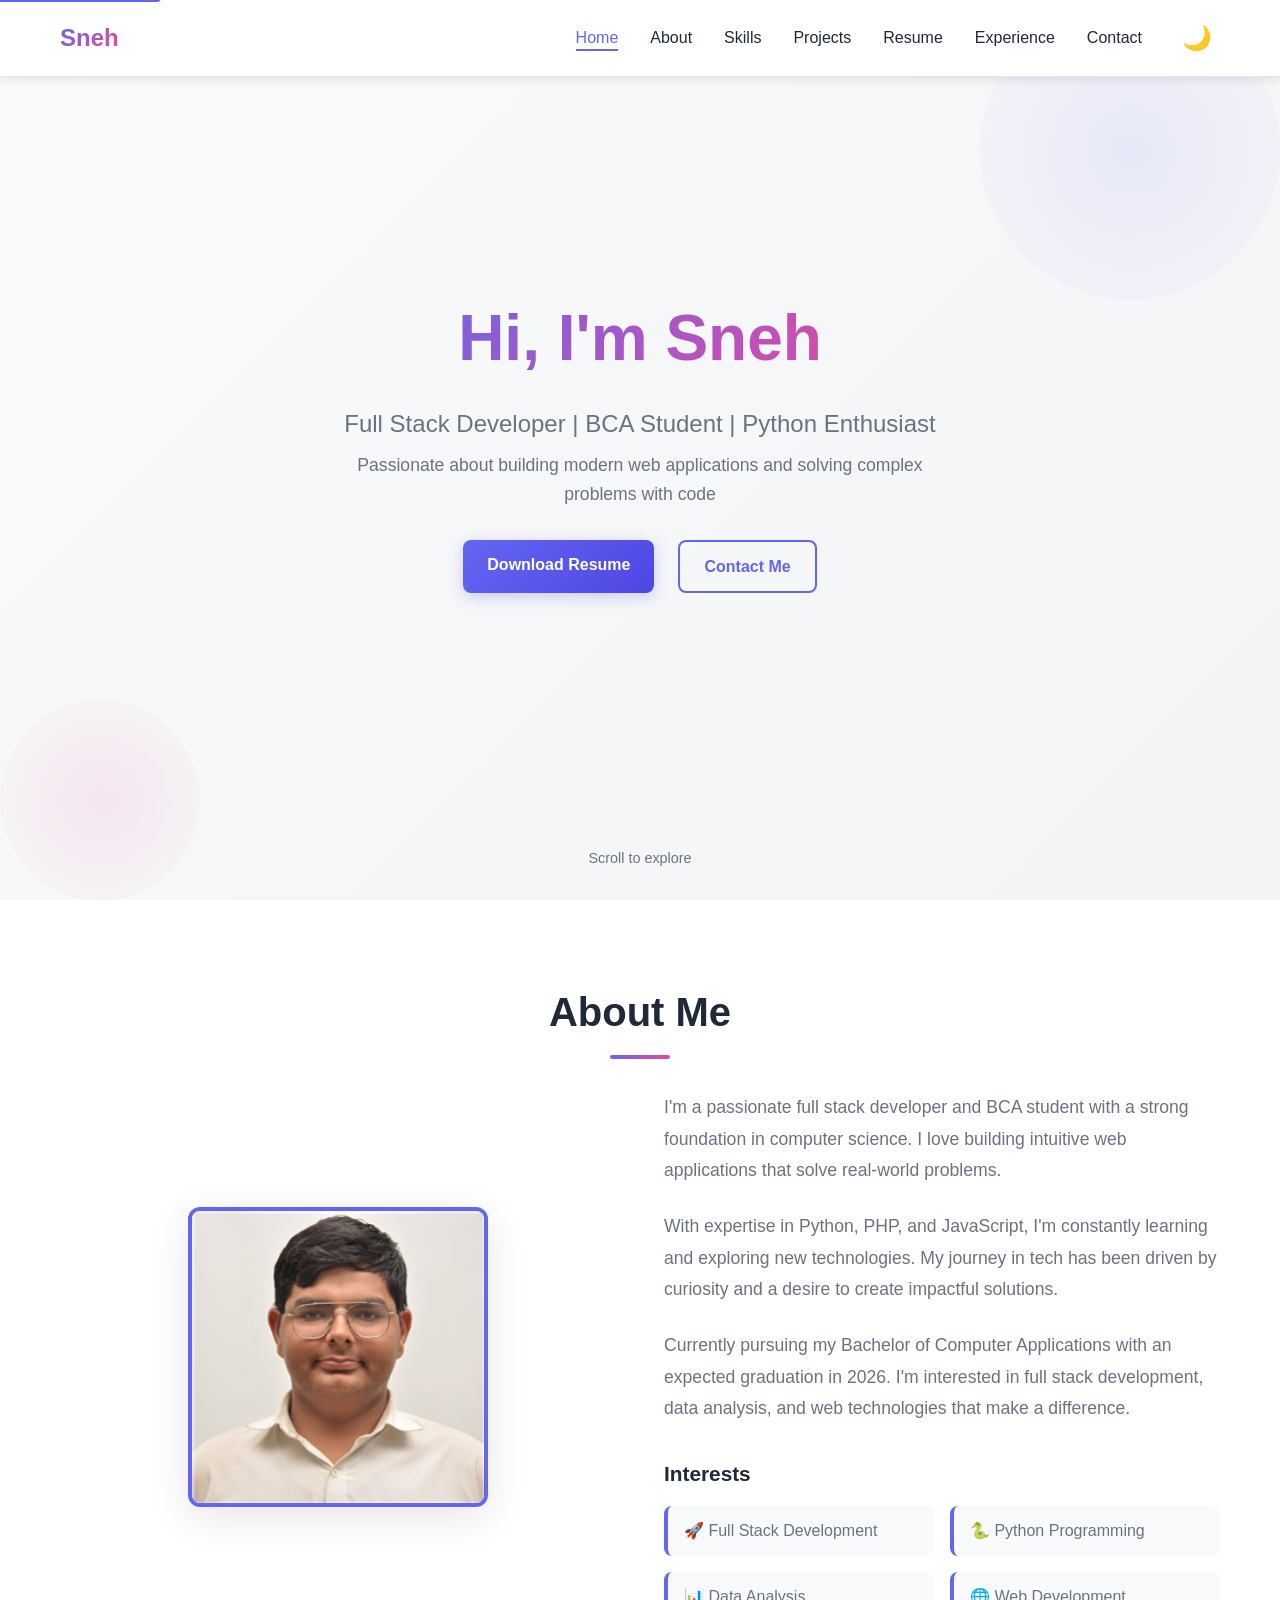
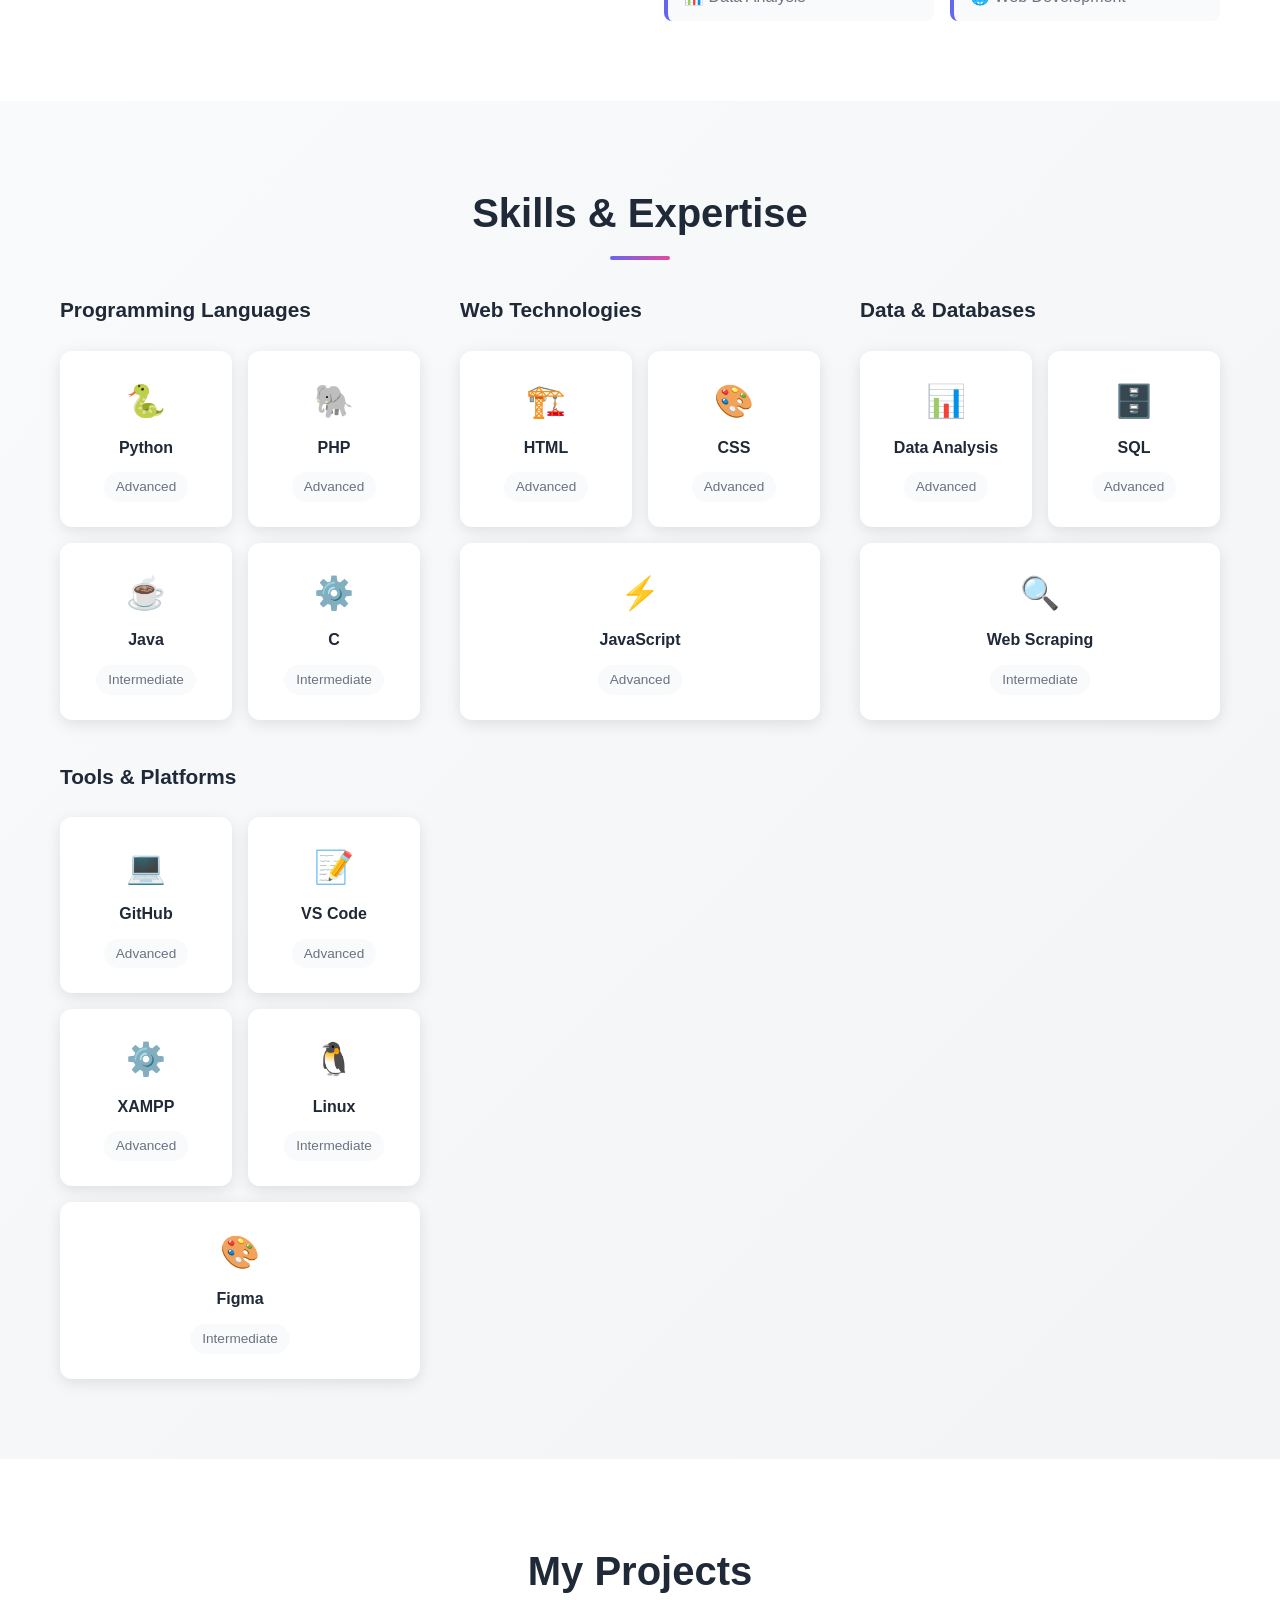
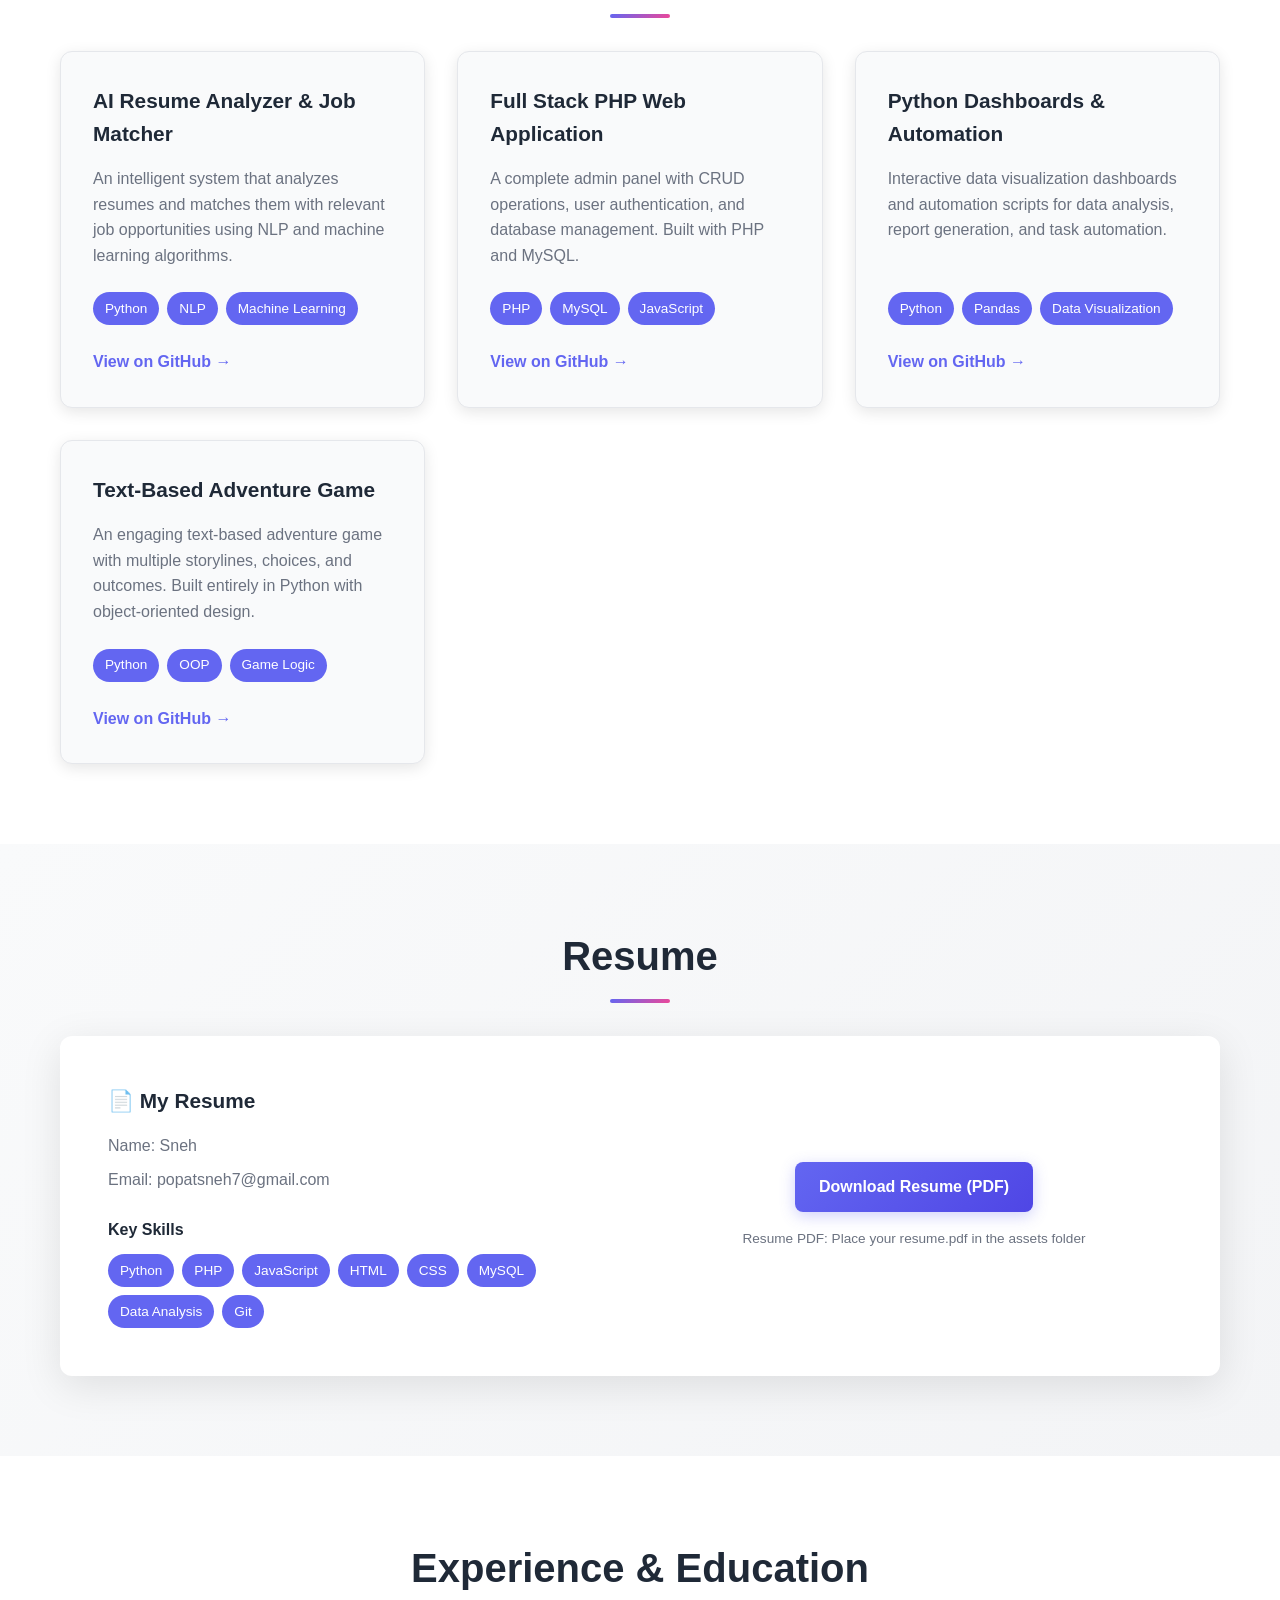
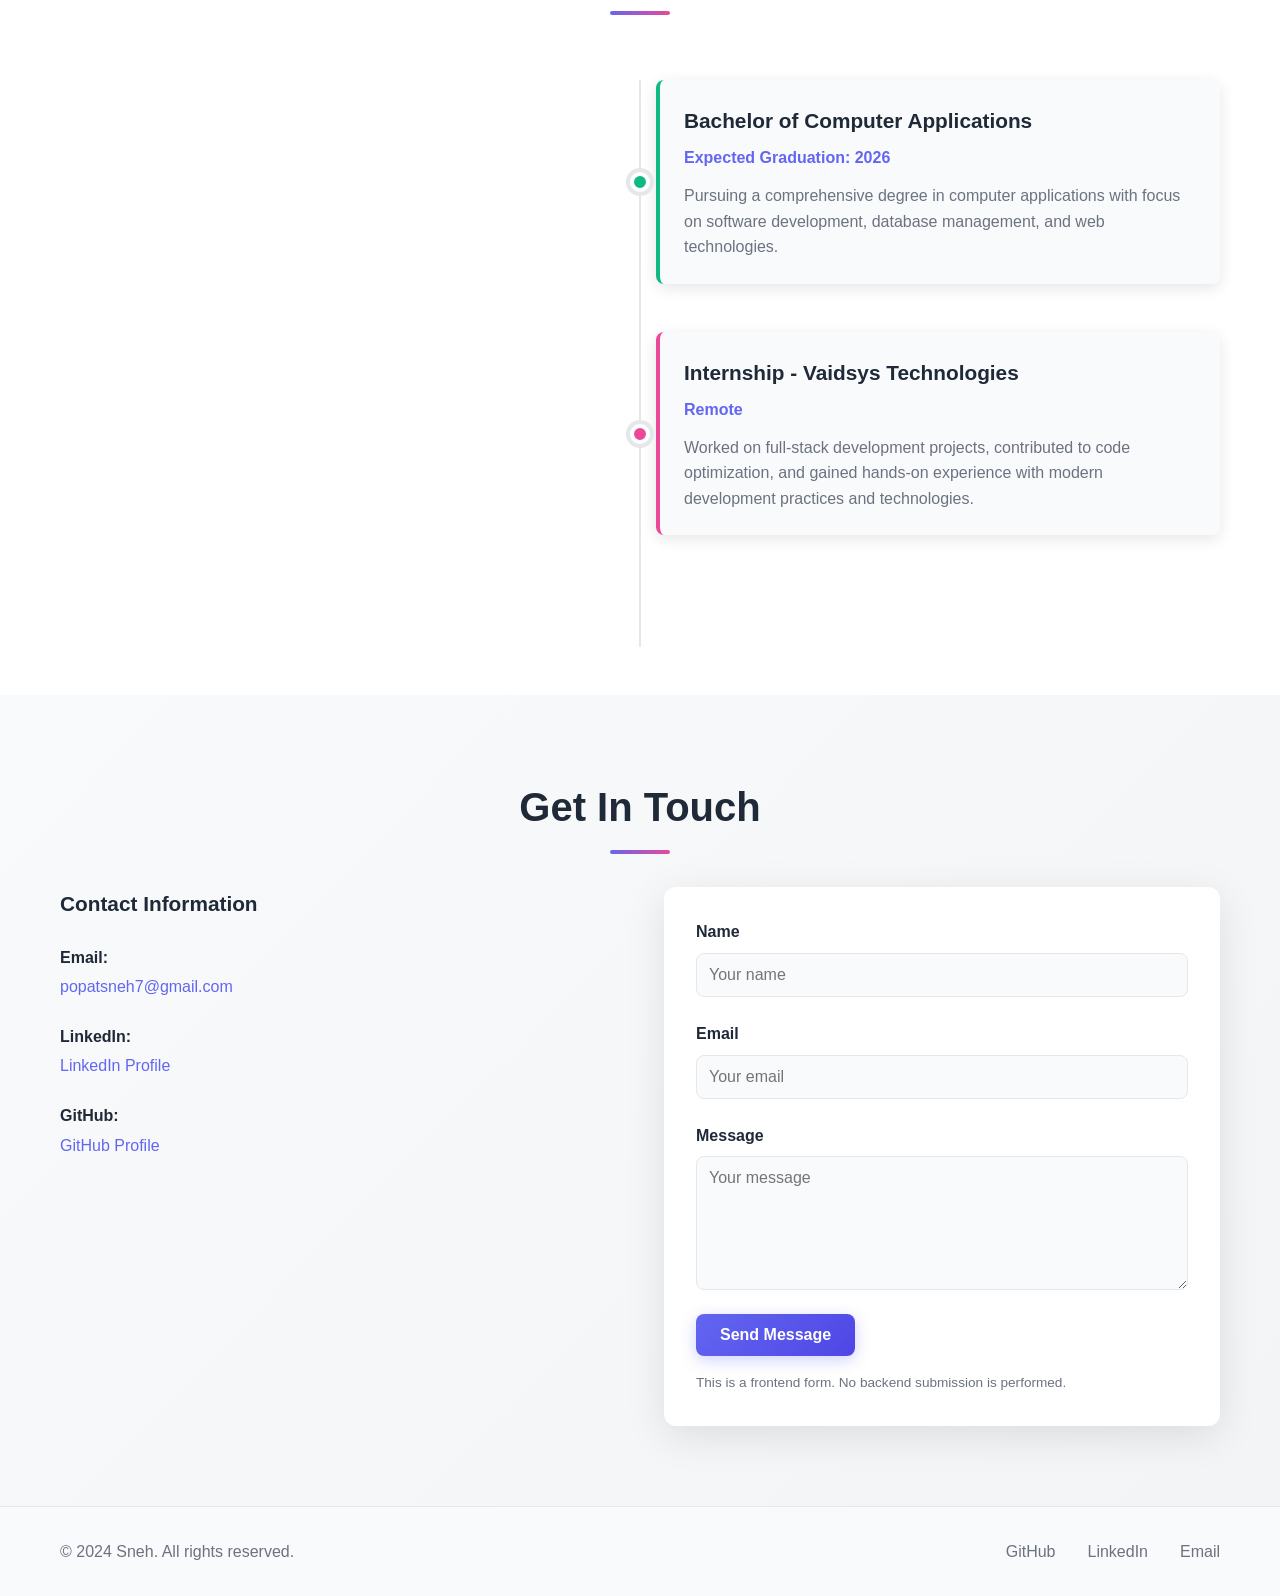
==== index.html @ b333a954 "Initial site commit" ====
<!DOCTYPE html>
<html lang="en">
<head>
    <meta charset="UTF-8">
    <meta name="viewport" content="width=device-width, initial-scale=1.0">
    <meta name="description" content="Full Stack Developer & BCA Student - Portfolio showcasing projects, skills, and experience">
    <meta name="keywords" content="portfolio, developer, full stack, BCA, Python, PHP, JavaScript">
    <meta name="author" content="Sneh">
    <title>Sneh | Full Stack Developer & BCA Student</title>
    <link rel="stylesheet" href="css/style.css">
</head>
<body>
    <!-- Navigation -->
    <nav class="navbar">
        <div class="container">
            <div class="nav-wrapper">
                <div class="logo">
                    <a href="#home" class="logo-text">Sneh</a>
                </div>
                <div class="nav-toggle" id="navToggle">
                    <span></span>
                    <span></span>
                    <span></span>
                </div>
                <ul class="nav-menu" id="navMenu">
                    <li><a href="#home" class="nav-link">Home</a></li>
                    <li><a href="#about" class="nav-link">About</a></li>
                    <li><a href="#skills" class="nav-link">Skills</a></li>
                    <li><a href="#projects" class="nav-link">Projects</a></li>
                    <li><a href="#resume" class="nav-link">Resume</a></li>
                    <li><a href="#experience" class="nav-link">Experience</a></li>
                    <li><a href="#contact" class="nav-link">Contact</a></li>
                    <li>
                        <button class="theme-toggle" id="themeToggle" aria-label="Toggle dark mode">
                            <span class="theme-icon">🌙</span>
                        </button>
                    </li>
                </ul>
            </div>
        </div>
    </nav>

    <!-- Home Section -->
    <section id="home" class="hero">
        <div class="container">
            <div class="hero-content">
                <h1 class="hero-title">Hi, I'm Sneh</h1>
                <p class="hero-tagline">Full Stack Developer | BCA Student | Python Enthusiast</p>
                <p class="hero-description">Passionate about building modern web applications and solving complex problems with code</p>
                <div class="hero-buttons">
                    <a href="#resume" class="btn btn-primary">Download Resume</a>
                    <a href="#contact" class="btn btn-secondary">Contact Me</a>
                </div>
                <div class="scroll-indicator">
                    <span>Scroll to explore</span>
                </div>
            </div>
        </div>
    </section>

    <!-- About Section -->
    <section id="about" class="about">
        <div class="container">
            <h2 class="section-title">About Me</h2>
            <div class="about-content">
                <div class="about-image">
                    <img src="assets/profile.jpeg" alt="Profile photo" class="profile-img">
                </div>
                <div class="about-text">
                    <p>
                        I'm a passionate full stack developer and BCA student with a strong foundation in computer science. 
                        I love building intuitive web applications that solve real-world problems.
                    </p>
                    <p>
                        With expertise in Python, PHP, and JavaScript, I'm constantly learning and exploring new technologies. 
                        My journey in tech has been driven by curiosity and a desire to create impactful solutions.
                    </p>
                    <p>
                        Currently pursuing my Bachelor of Computer Applications with an expected graduation in 2026. 
                        I'm interested in full stack development, data analysis, and web technologies that make a difference.
                    </p>
                    <div class="interests">
                        <h3>Interests</h3>
                        <ul class="interests-list">
                            <li>🚀 Full Stack Development</li>
                            <li>🐍 Python Programming</li>
                            <li>📊 Data Analysis</li>
                            <li>🌐 Web Development</li>
                        </ul>
                    </div>
                </div>
            </div>
        </div>
    </section>

    <!-- Skills Section -->
    <section id="skills" class="skills">
        <div class="container">
            <h2 class="section-title">Skills & Expertise</h2>
            <div class="skills-grid">
                <!-- Programming Languages -->
                <div class="skill-category">
                    <h3>Programming Languages</h3>
                    <div class="skill-cards">
                        <div class="skill-card">
                            <div class="skill-icon">🐍</div>
                            <div class="skill-name">Python</div>
                            <div class="skill-level">Advanced</div>
                        </div>
                        <div class="skill-card">
                            <div class="skill-icon">🐘</div>
                            <div class="skill-name">PHP</div>
                            <div class="skill-level">Advanced</div>
                        </div>
                        <div class="skill-card">
                            <div class="skill-icon">☕</div>
                            <div class="skill-name">Java</div>
                            <div class="skill-level">Intermediate</div>
                        </div>
                        <div class="skill-card">
                            <div class="skill-icon">⚙️</div>
                            <div class="skill-name">C</div>
                            <div class="skill-level">Intermediate</div>
                        </div>
                    </div>
                </div>

                <!-- Web Technologies -->
                <div class="skill-category">
                    <h3>Web Technologies</h3>
                    <div class="skill-cards">
                        <div class="skill-card">
                            <div class="skill-icon">🏗️</div>
                            <div class="skill-name">HTML</div>
                            <div class="skill-level">Advanced</div>
                        </div>
                        <div class="skill-card">
                            <div class="skill-icon">🎨</div>
                            <div class="skill-name">CSS</div>
                            <div class="skill-level">Advanced</div>
                        </div>
                        <div class="skill-card">
                            <div class="skill-icon">⚡</div>
                            <div class="skill-name">JavaScript</div>
                            <div class="skill-level">Advanced</div>
                        </div>
                    </div>
                </div>

                <!-- Data Skills -->
                <div class="skill-category">
                    <h3>Data & Databases</h3>
                    <div class="skill-cards">
                        <div class="skill-card">
                            <div class="skill-icon">📊</div>
                            <div class="skill-name">Data Analysis</div>
                            <div class="skill-level">Advanced</div>
                        </div>
                        <div class="skill-card">
                            <div class="skill-icon">🗄️</div>
                            <div class="skill-name">SQL</div>
                            <div class="skill-level">Advanced</div>
                        </div>
                        <div class="skill-card">
                            <div class="skill-icon">🔍</div>
                            <div class="skill-name">Web Scraping</div>
                            <div class="skill-level">Intermediate</div>
                        </div>
                    </div>
                </div>

                <!-- Tools & Platforms -->
                <div class="skill-category">
                    <h3>Tools & Platforms</h3>
                    <div class="skill-cards">
                        <div class="skill-card">
                            <div class="skill-icon">💻</div>
                            <div class="skill-name">GitHub</div>
                            <div class="skill-level">Advanced</div>
                        </div>
                        <div class="skill-card">
                            <div class="skill-icon">📝</div>
                            <div class="skill-name">VS Code</div>
                            <div class="skill-level">Advanced</div>
                        </div>
                        <div class="skill-card">
                            <div class="skill-icon">⚙️</div>
                            <div class="skill-name">XAMPP</div>
                            <div class="skill-level">Advanced</div>
                        </div>
                        <div class="skill-card">
                            <div class="skill-icon">🐧</div>
                            <div class="skill-name">Linux</div>
                            <div class="skill-level">Intermediate</div>
                        </div>
                        <div class="skill-card">
                            <div class="skill-icon">🎨</div>
                            <div class="skill-name">Figma</div>
                            <div class="skill-level">Intermediate</div>
                        </div>
                    </div>
                </div>
            </div>
        </div>
    </section>

    <!-- Projects Section -->
    <section id="projects" class="projects">
        <div class="container">
            <h2 class="section-title">My Projects</h2>
            <div class="projects-grid">
                <!-- Project 1 -->
                <div class="project-card">
                    <div class="project-header">
                        <h3>AI Resume Analyzer & Job Matcher</h3>
                    </div>
                    <p class="project-description">
                        An intelligent system that analyzes resumes and matches them with relevant job opportunities using NLP and machine learning algorithms.
                    </p>
                    <div class="tech-stack">
                        <span class="tech-tag">Python</span>
                        <span class="tech-tag">NLP</span>
                        <span class="tech-tag">Machine Learning</span>
                    </div>
                    <a href="https://github.com/sneh-0101" class="project-link" target="_blank">View on GitHub →</a>
                </div>

                <!-- Project 2 -->
                <div class="project-card">
                    <div class="project-header">
                        <h3>Full Stack PHP Web Application</h3>
                    </div>
                    <p class="project-description">
                        A complete admin panel with CRUD operations, user authentication, and database management. Built with PHP and MySQL.
                    </p>
                    <div class="tech-stack">
                        <span class="tech-tag">PHP</span>
                        <span class="tech-tag">MySQL</span>
                        <span class="tech-tag">JavaScript</span>
                    </div>
                    <a href="https://github.com/sneh-0101" class="project-link" target="_blank">View on GitHub →</a>
                </div>

                <!-- Project 3 -->
                <div class="project-card">
                    <div class="project-header">
                        <h3>Python Dashboards & Automation</h3>
                    </div>
                    <p class="project-description">
                        Interactive data visualization dashboards and automation scripts for data analysis, report generation, and task automation.
                    </p>
                    <div class="tech-stack">
                        <span class="tech-tag">Python</span>
                        <span class="tech-tag">Pandas</span>
                        <span class="tech-tag">Data Visualization</span>
                    </div>
                    <a href="https://github.com/sneh-0101" class="project-link" target="_blank">View on GitHub →</a>
                </div>

                <!-- Project 4 -->
                <div class="project-card">
                    <div class="project-header">
                        <h3>Text-Based Adventure Game</h3>
                    </div>
                    <p class="project-description">
                        An engaging text-based adventure game with multiple storylines, choices, and outcomes. Built entirely in Python with object-oriented design.
                    </p>
                    <div class="tech-stack">
                        <span class="tech-tag">Python</span>
                        <span class="tech-tag">OOP</span>
                        <span class="tech-tag">Game Logic</span>
                    </div>
                    <a href="https://github.com/sneh-0101" class="project-link" target="_blank">View on GitHub →</a>
                </div>
            </div>
        </div>
    </section>

    <!-- Resume Section -->
    <section id="resume" class="resume">
        <div class="container">
            <h2 class="section-title">Resume</h2>
            <div class="resume-content">
                <div class="resume-info">
                    <div class="resume-detail">
                        <h3>📄 My Resume</h3>
                        <p id="resumeName">Loading...</p>
                        <p id="resumeEmail">Loading...</p>
                        <div class="skills-preview">
                            <h4>Key Skills</h4>
                            <div id="resumeSkills">Loading...</div>
                        </div>
                    </div>
                    <div class="resume-action">
                        <a href="assets/resume.pdf" class="btn btn-primary" download>Download Resume (PDF)</a>
                        <p class="resume-note">Resume PDF: Place your resume.pdf in the assets folder</p>
                    </div>
                </div>
            </div>
        </div>
    </section>

    <!-- Experience & Education Section -->
    <section id="experience" class="experience">
        <div class="container">
            <h2 class="section-title">Experience & Education</h2>
            <div class="timeline">
                <!-- Education -->
                <div class="timeline-item education">
                    <div class="timeline-marker"></div>
                    <div class="timeline-content">
                        <h3>Bachelor of Computer Applications</h3>
                        <p class="timeline-date">Expected Graduation: 2026</p>
                        <p class="timeline-description">
                            Pursuing a comprehensive degree in computer applications with focus on software development, 
                            database management, and web technologies.
                        </p>
                    </div>
                </div>

                <!-- Internship -->
                <div class="timeline-item internship">
                    <div class="timeline-marker"></div>
                    <div class="timeline-content">
                        <h3>Internship - Vaidsys Technologies</h3>
                        <p class="timeline-date">Remote</p>
                        <p class="timeline-description">
                            Worked on full-stack development projects, contributed to code optimization, and gained 
                            hands-on experience with modern development practices and technologies.
                        </p>
                    </div>
                </div>
            </div>
        </div>
    </section>

    <!-- Contact Section -->
    <section id="contact" class="contact">
        <div class="container">
            <h2 class="section-title">Get In Touch</h2>
            <div class="contact-content">
                <div class="contact-info">
                    <h3>Contact Information</h3>
                    <div class="contact-details">
                        <div class="contact-item">
                            <span class="contact-label">Email:</span>
                            <a href="mailto:popatsneh7@gmail.com">popatsneh7@gmail.com</a>
                        </div>
                        <div class="contact-item">
                            <span class="contact-label">LinkedIn:</span>
                            <a href="https://www.linkedin.com/in/sneh-popat-6183ba267/" target="_blank">LinkedIn Profile</a>
                        </div>
                        <div class="contact-item">
                            <span class="contact-label">GitHub:</span>
                            <a href="https://github.com/sneh-0101" target="_blank">GitHub Profile</a>
                        </div>
                    </div>
                </div>

                <form class="contact-form" id="contactForm">
                    <div class="form-group">
                        <label for="name">Name</label>
                        <input type="text" id="name" name="name" required placeholder="Your name">
                        <span class="error-message" id="nameError"></span>
                    </div>

                    <div class="form-group">
                        <label for="email">Email</label>
                        <input type="email" id="email" name="email" required placeholder="Your email">
                        <span class="error-message" id="emailError"></span>
                    </div>

                    <div class="form-group">
                        <label for="message">Message</label>
                        <textarea id="message" name="message" rows="6" required placeholder="Your message"></textarea>
                        <span class="error-message" id="messageError"></span>
                    </div>

                    <button type="submit" class="btn btn-primary">Send Message</button>
                    <p class="form-note">This is a frontend form. No backend submission is performed.</p>
                </form>
            </div>
        </div>
    </section>

    <!-- Footer -->
    <footer class="footer">
        <div class="container">
            <div class="footer-content">
                <div class="footer-text">
                    <p>&copy; 2024 Sneh. All rights reserved.</p>
                </div>
                <div class="footer-links">
                    <a href="https://github.com/sneh-0101" target="_blank" aria-label="GitHub" class="footer-link">
                        <span>GitHub</span>
                    </a>
                    <a href="https://www.linkedin.com/in/sneh-popat-6183ba267/" target="_blank" aria-label="LinkedIn" class="footer-link">
                        <span>LinkedIn</span>
                    </a>
                    <a href="mailto:popatsneh7@gmail.com" aria-label="Email" class="footer-link">
                        <span>Email</span>
                    </a>
                </div>
            </div>
        </div>
    </footer>

    <script src="js/script.js"></script>
</body>
</html>
---- css/style.css ----
/* ==================== CSS Variables & Global Styles ==================== */

:root {
    --primary-color: #6366f1;
    --primary-dark: #4f46e5;
    --secondary-color: #ec4899;
    --accent-color: #10b981;
    
    --bg-light: #ffffff;
    --bg-light-secondary: #f9fafb;
    --bg-light-tertiary: #f3f4f6;
    
    --text-light: #1f2937;
    --text-light-secondary: #6b7280;
    --text-light-tertiary: #9ca3af;
    
    --border-light: #e5e7eb;
    --shadow-light: rgba(0, 0, 0, 0.1);
    
    --transition: all 0.3s ease;
}

body.dark-mode {
    --bg-light: #1a1a2e;
    --bg-light-secondary: #16213e;
    --bg-light-tertiary: #0f3460;
    
    --text-light: #e0e0e0;
    --text-light-secondary: #b0b0b0;
    --text-light-tertiary: #808080;
    
    --border-light: #333333;
    --shadow-light: rgba(0, 0, 0, 0.3);
}

* {
    margin: 0;
    padding: 0;
    box-sizing: border-box;
}

html {
    scroll-behavior: smooth;
}

body {
    font-family: -apple-system, BlinkMacSystemFont, 'Segoe UI', Roboto, 'Helvetica Neue', Arial, sans-serif;
    background-color: var(--bg-light);
    color: var(--text-light);
    line-height: 1.6;
    transition: var(--transition);
}

.container {
    max-width: 1200px;
    margin: 0 auto;
    padding: 0 20px;
}

/* ==================== Navigation ==================== */

.navbar {
    position: fixed;
    top: 0;
    width: 100%;
    background-color: var(--bg-light);
    border-bottom: 1px solid var(--border-light);
    box-shadow: 0 2px 10px var(--shadow-light);
    z-index: 1000;
    transition: var(--transition);
}

.nav-wrapper {
    display: flex;
    justify-content: space-between;
    align-items: center;
    padding: 1rem 0;
}

.logo-text {
    font-size: 1.5rem;
    font-weight: 700;
    background: linear-gradient(135deg, var(--primary-color), var(--secondary-color));
    -webkit-background-clip: text;
    -webkit-text-fill-color: transparent;
    background-clip: text;
    text-decoration: none;
    cursor: pointer;
    transition: var(--transition);
}

.logo-text:hover {
    transform: scale(1.05);
}

.nav-menu {
    display: flex;
    list-style: none;
    align-items: center;
    gap: 2rem;
}

.nav-link {
    text-decoration: none;
    color: var(--text-light);
    font-weight: 500;
    transition: var(--transition);
    position: relative;
}

.nav-link::after {
    content: '';
    position: absolute;
    bottom: -5px;
    left: 0;
    width: 0;
    height: 2px;
    background: var(--primary-color);
    transition: width 0.3s ease;
}

.nav-link:hover::after {
    width: 100%;
}

.theme-toggle {
    background: none;
    border: none;
    font-size: 1.5rem;
    cursor: pointer;
    transition: var(--transition);
    padding: 0.5rem;
}

.theme-toggle:hover {
    transform: rotate(20deg);
}

.nav-toggle {
    display: none;
    flex-direction: column;
    cursor: pointer;
}

.nav-toggle span {
    width: 25px;
    height: 3px;
    background-color: var(--text-light);
    margin: 5px 0;
    transition: var(--transition);
    border-radius: 2px;
}

/* ==================== Hero Section ==================== */

.hero {
    min-height: 100vh;
    display: flex;
    align-items: center;
    justify-content: center;
    background: linear-gradient(135deg, var(--bg-light-secondary), var(--bg-light-tertiary));
    padding-top: 60px;
    position: relative;
    overflow: hidden;
}

.hero::before {
    content: '';
    position: absolute;
    top: 0;
    right: 0;
    width: 300px;
    height: 300px;
    background: radial-gradient(circle, var(--primary-color), transparent);
    opacity: 0.1;
    border-radius: 50%;
}

.hero::after {
    content: '';
    position: absolute;
    bottom: 0;
    left: 0;
    width: 200px;
    height: 200px;
    background: radial-gradient(circle, var(--secondary-color), transparent);
    opacity: 0.1;
    border-radius: 50%;
}

.hero-content {
    text-align: center;
    z-index: 1;
    animation: fadeInUp 0.8s ease;
}

.hero-title {
    font-size: 4rem;
    font-weight: 800;
    margin-bottom: 1rem;
    background: linear-gradient(135deg, var(--primary-color), var(--secondary-color));
    -webkit-background-clip: text;
    -webkit-text-fill-color: transparent;
    background-clip: text;
    animation: slideInDown 0.8s ease;
}

.hero-tagline {
    font-size: 1.5rem;
    color: var(--text-light-secondary);
    margin-bottom: 0.5rem;
    animation: slideInUp 0.8s ease 0.2s both;
}

.hero-description {
    font-size: 1.1rem;
    color: var(--text-light-secondary);
    max-width: 600px;
    margin: 0 auto 2rem;
    animation: slideInUp 0.8s ease 0.4s both;
}

.hero-buttons {
    display: flex;
    gap: 1.5rem;
    justify-content: center;
    flex-wrap: wrap;
    animation: slideInUp 0.8s ease 0.6s both;
}

.scroll-indicator {
    position: absolute;
    bottom: 30px;
    left: 50%;
    transform: translateX(-50%);
    animation: bounce 2s infinite;
    color: var(--text-light-secondary);
    font-size: 0.9rem;
}

/* ==================== Buttons ==================== */

.btn {
    padding: 0.75rem 1.5rem;
    border: none;
    border-radius: 8px;
    font-size: 1rem;
    font-weight: 600;
    cursor: pointer;
    transition: var(--transition);
    text-decoration: none;
    display: inline-block;
    text-align: center;
}

.btn-primary {
    background: linear-gradient(135deg, var(--primary-color), var(--primary-dark));
    color: white;
    box-shadow: 0 4px 15px rgba(99, 102, 241, 0.3);
}

.btn-primary:hover {
    transform: translateY(-2px);
    box-shadow: 0 6px 20px rgba(99, 102, 241, 0.4);
}

.btn-secondary {
    background: transparent;
    color: var(--primary-color);
    border: 2px solid var(--primary-color);
}

.btn-secondary:hover {
    background: var(--primary-color);
    color: white;
    transform: translateY(-2px);
}

/* ==================== Sections ==================== */

section {
    padding: 80px 0;
}

.section-title {
    font-size: 2.5rem;
    font-weight: 700;
    text-align: center;
    margin-bottom: 3rem;
    color: var(--text-light);
    position: relative;
    animation: slideInDown 0.6s ease;
}

.section-title::after {
    content: '';
    position: absolute;
    bottom: -15px;
    left: 50%;
    transform: translateX(-50%);
    width: 60px;
    height: 4px;
    background: linear-gradient(135deg, var(--primary-color), var(--secondary-color));
    border-radius: 2px;
}

/* ==================== About Section ==================== */

.about {
    background-color: var(--bg-light);
}

.about-content {
    display: grid;
    grid-template-columns: 1fr 1fr;
    gap: 3rem;
    align-items: center;
}

.about-image {
    display: flex;
    justify-content: center;
    align-items: center;
}

.profile-img {
    width: 100%;
    max-width: 300px;
    height: 300px;
    border-radius: 12px;
    object-fit: cover;
    box-shadow: 0 10px 40px var(--shadow-light);
    border: 4px solid var(--primary-color);
    transition: var(--transition);
}

.profile-img:hover {
    transform: scale(1.05);
    box-shadow: 0 15px 50px rgba(99, 102, 241, 0.3);
}

.about-text p {
    margin-bottom: 1.5rem;
    font-size: 1.1rem;
    line-height: 1.8;
    color: var(--text-light-secondary);
}

.interests {
    margin-top: 2rem;
}

.interests h3 {
    font-size: 1.3rem;
    margin-bottom: 1rem;
    color: var(--text-light);
}

.interests-list {
    list-style: none;
    display: grid;
    grid-template-columns: repeat(auto-fit, minmax(200px, 1fr));
    gap: 1rem;
}

.interests-list li {
    padding: 0.75rem 1rem;
    background: var(--bg-light-secondary);
    border-radius: 8px;
    color: var(--text-light-secondary);
    border-left: 4px solid var(--primary-color);
    transition: var(--transition);
}

.interests-list li:hover {
    transform: translateX(5px);
    background: var(--bg-light-tertiary);
}

/* ==================== Skills Section ==================== */

.skills {
    background: linear-gradient(135deg, var(--bg-light-secondary), var(--bg-light-tertiary));
}

.skills-grid {
    display: grid;
    grid-template-columns: repeat(auto-fit, minmax(280px, 1fr));
    gap: 2.5rem;
}

.skill-category h3 {
    font-size: 1.3rem;
    margin-bottom: 1.5rem;
    color: var(--text-light);
    display: flex;
    align-items: center;
    gap: 0.5rem;
}

.skill-cards {
    display: flex;
    flex-wrap: wrap;
    gap: 1rem;
}

.skill-card {
    flex: 1;
    min-width: 120px;
    background: var(--bg-light);
    padding: 1.5rem;
    border-radius: 12px;
    text-align: center;
    box-shadow: 0 4px 15px var(--shadow-light);
    transition: var(--transition);
    border: 1px solid transparent;
}

.skill-card:hover {
    transform: translateY(-8px);
    border-color: var(--primary-color);
    box-shadow: 0 8px 25px rgba(99, 102, 241, 0.2);
}

.skill-icon {
    font-size: 2rem;
    margin-bottom: 0.5rem;
    animation: float 3s ease-in-out infinite;
}

.skill-name {
    font-weight: 600;
    font-size: 1rem;
    margin-bottom: 0.25rem;
    color: var(--text-light);
}

.skill-level {
    font-size: 0.85rem;
    color: var(--text-light-secondary);
    background: var(--bg-light-secondary);
    padding: 0.25rem 0.75rem;
    border-radius: 20px;
    display: inline-block;
    margin-top: 0.5rem;
}

/* ==================== Projects Section ==================== */

.projects {
    background-color: var(--bg-light);
}

.projects-grid {
    display: grid;
    grid-template-columns: repeat(auto-fit, minmax(300px, 1fr));
    gap: 2rem;
}

.project-card {
    background: var(--bg-light-secondary);
    border-radius: 12px;
    padding: 2rem;
    border: 1px solid var(--border-light);
    transition: var(--transition);
    display: flex;
    flex-direction: column;
    height: 100%;
    box-shadow: 0 4px 15px var(--shadow-light);
}

.project-card:hover {
    transform: translateY(-10px);
    box-shadow: 0 15px 40px var(--shadow-light);
    border-color: var(--primary-color);
}

.project-header h3 {
    font-size: 1.3rem;
    margin-bottom: 1rem;
    color: var(--text-light);
}

.project-description {
    color: var(--text-light-secondary);
    margin-bottom: 1.5rem;
    flex-grow: 1;
    line-height: 1.6;
}

.tech-stack {
    display: flex;
    flex-wrap: wrap;
    gap: 0.5rem;
    margin-bottom: 1.5rem;
}

.tech-tag {
    background: var(--primary-color);
    color: white;
    padding: 0.35rem 0.75rem;
    border-radius: 20px;
    font-size: 0.85rem;
    font-weight: 500;
}

.project-link {
    color: var(--primary-color);
    text-decoration: none;
    font-weight: 600;
    transition: var(--transition);
    display: inline-block;
}

.project-link:hover {
    color: var(--primary-dark);
    transform: translateX(5px);
}

/* ==================== Resume Section ==================== */

.resume {
    background: linear-gradient(135deg, var(--bg-light-secondary), var(--bg-light-tertiary));
}

.resume-content {
    background: var(--bg-light);
    border-radius: 12px;
    padding: 3rem;
    box-shadow: 0 10px 40px var(--shadow-light);
}

.resume-info {
    display: grid;
    grid-template-columns: 1fr 1fr;
    gap: 2rem;
    align-items: center;
}

.resume-detail h3 {
    font-size: 1.3rem;
    margin-bottom: 1rem;
    color: var(--text-light);
}

#resumeName,
#resumeEmail {
    font-size: 1rem;
    margin-bottom: 0.5rem;
    color: var(--text-light-secondary);
}

.skills-preview {
    margin-top: 1.5rem;
}

.skills-preview h4 {
    font-size: 1rem;
    margin-bottom: 0.75rem;
    color: var(--text-light);
}

#resumeSkills {
    display: flex;
    flex-wrap: wrap;
    gap: 0.5rem;
}

.resume-action {
    text-align: center;
}

.resume-note {
    font-size: 0.85rem;
    color: var(--text-light-secondary);
    margin-top: 1rem;
}

/* ==================== Experience Section ==================== */

.experience {
    background-color: var(--bg-light);
}

.timeline {
    position: relative;
    padding: 2rem 0;
}

.timeline::before {
    content: '';
    position: absolute;
    left: 50%;
    transform: translateX(-50%);
    width: 2px;
    height: 100%;
    background: var(--border-light);
}

.timeline-item {
    margin-bottom: 3rem;
    display: grid;
    grid-template-columns: 1fr 1fr;
    gap: 2rem;
    align-items: center;
    position: relative;
}

.timeline-item:nth-child(even) .timeline-content {
    grid-column: 1;
}

.timeline-item:nth-child(even) {
    direction: rtl;
}

.timeline-item:nth-child(even) > * {
    direction: ltr;
}

.timeline-marker {
    position: absolute;
    left: 50%;
    transform: translateX(-50%);
    width: 20px;
    height: 20px;
    background: var(--primary-color);
    border: 4px solid var(--bg-light);
    border-radius: 50%;
    box-shadow: 0 0 0 4px var(--border-light);
    z-index: 1;
}

.timeline-item.education .timeline-marker {
    background: var(--accent-color);
}

.timeline-item.internship .timeline-marker {
    background: var(--secondary-color);
}

.timeline-content {
    background: var(--bg-light-secondary);
    padding: 1.5rem;
    border-radius: 8px;
    border-left: 4px solid var(--primary-color);
    box-shadow: 0 4px 15px var(--shadow-light);
    grid-column: 2;
}

.timeline-item.education .timeline-content {
    border-left-color: var(--accent-color);
}

.timeline-item.internship .timeline-content {
    border-left-color: var(--secondary-color);
}

.timeline-content h3 {
    font-size: 1.3rem;
    color: var(--text-light);
    margin-bottom: 0.5rem;
}

.timeline-date {
    color: var(--primary-color);
    font-weight: 600;
    margin-bottom: 0.75rem;
}

.timeline-description {
    color: var(--text-light-secondary);
    line-height: 1.6;
}

/* ==================== Contact Section ==================== */

.contact {
    background: linear-gradient(135deg, var(--bg-light-secondary), var(--bg-light-tertiary));
}

.contact-content {
    display: grid;
    grid-template-columns: 1fr 1fr;
    gap: 3rem;
}

.contact-info h3 {
    font-size: 1.3rem;
    margin-bottom: 1.5rem;
    color: var(--text-light);
}

.contact-details {
    display: flex;
    flex-direction: column;
    gap: 1.5rem;
}

.contact-item {
    display: flex;
    flex-direction: column;
}

.contact-label {
    font-weight: 600;
    color: var(--text-light);
    margin-bottom: 0.25rem;
}

.contact-item a {
    color: var(--primary-color);
    text-decoration: none;
    transition: var(--transition);
}

.contact-item a:hover {
    color: var(--primary-dark);
    text-decoration: underline;
}

.contact-form {
    background: var(--bg-light);
    padding: 2rem;
    border-radius: 12px;
    box-shadow: 0 10px 40px var(--shadow-light);
}

.form-group {
    margin-bottom: 1.5rem;
    display: flex;
    flex-direction: column;
}

.form-group label {
    font-weight: 600;
    margin-bottom: 0.5rem;
    color: var(--text-light);
}

.form-group input,
.form-group textarea {
    padding: 0.75rem;
    border: 1px solid var(--border-light);
    border-radius: 8px;
    background: var(--bg-light-secondary);
    color: var(--text-light);
    font-family: inherit;
    transition: var(--transition);
    font-size: 1rem;
}

.form-group input:focus,
.form-group textarea:focus {
    outline: none;
    border-color: var(--primary-color);
    box-shadow: 0 0 0 3px rgba(99, 102, 241, 0.1);
}

.error-message {
    color: #ef4444;
    font-size: 0.85rem;
    margin-top: 0.25rem;
    display: none;
}

.form-group.error input,
.form-group.error textarea {
    border-color: #ef4444;
}

.form-group.error .error-message {
    display: block;
}

.form-note {
    font-size: 0.85rem;
    color: var(--text-light-secondary);
    margin-top: 1rem;
}

/* ==================== Footer ==================== */

.footer {
    background-color: var(--bg-light-secondary);
    border-top: 1px solid var(--border-light);
    padding: 2rem 0;
}

.footer-content {
    display: flex;
    justify-content: space-between;
    align-items: center;
    flex-wrap: wrap;
    gap: 2rem;
}

.footer-text p {
    color: var(--text-light-secondary);
    margin: 0;
}

.footer-links {
    display: flex;
    gap: 2rem;
}

.footer-link {
    color: var(--text-light-secondary);
    text-decoration: none;
    transition: var(--transition);
}

.footer-link:hover {
    color: var(--primary-color);
    transform: translateY(-2px);
}

/* ==================== Animations ==================== */

@keyframes fadeInUp {
    from {
        opacity: 0;
        transform: translateY(30px);
    }
    to {
        opacity: 1;
        transform: translateY(0);
    }
}

@keyframes slideInDown {
    from {
        opacity: 0;
        transform: translateY(-30px);
    }
    to {
        opacity: 1;
        transform: translateY(0);
    }
}

@keyframes slideInUp {
    from {
        opacity: 0;
        transform: translateY(30px);
    }
    to {
        opacity: 1;
        transform: translateY(0);
    }
}

@keyframes bounce {
    0%, 100% {
        transform: translateX(-50%) translateY(0);
    }
    50% {
        transform: translateX(-50%) translateY(-10px);
    }
}

@keyframes float {
    0%, 100% {
        transform: translateY(0px);
    }
    50% {
        transform: translateY(-10px);
    }
}

/* ==================== Responsive Design ==================== */

@media (max-width: 768px) {
    .nav-menu {
        position: fixed;
        left: -100%;
        top: 60px;
        flex-direction: column;
        background-color: var(--bg-light);
        width: 100%;
        text-align: center;
        transition: 0.3s;
        gap: 0;
        padding: 2rem 0;
        box-shadow: 0 10px 27px var(--shadow-light);
    }

    .nav-menu.active {
        left: 0;
    }

    .nav-toggle {
        display: flex;
    }

    .nav-toggle.active span:nth-child(1) {
        transform: rotate(-45deg) translate(-5px, 6px);
    }

    .nav-toggle.active span:nth-child(2) {
        opacity: 0;
    }

    .nav-toggle.active span:nth-child(3) {
        transform: rotate(45deg) translate(-5px, -6px);
    }

    .hero-title {
        font-size: 2.5rem;
    }

    .hero-tagline {
        font-size: 1.2rem;
    }

    .hero-buttons {
        flex-direction: column;
        gap: 1rem;
    }

    .btn {
        width: 100%;
    }

    .section-title {
        font-size: 2rem;
    }

    .about-content {
        grid-template-columns: 1fr;
    }

    .profile-img {
        max-width: 250px;
        height: 250px;
    }

@media (max-width: 768px) {
    .nav-menu {
        left: 10px;
    }

    .timeline-item {
        grid-template-columns: 1fr;
        margin-bottom: 2rem;
    }

    .timeline-item:nth-child(even) {
        direction: ltr;
    }

    .timeline-item:nth-child(even) .timeline-content {
        grid-column: 1;
    }

    .timeline-marker {
        left: 10px;
    }

    .timeline-content {
        grid-column: 1;
        margin-left: 40px;
    }

    .contact-content {
        grid-template-columns: 1fr;
        gap: 2rem;
    }

    .skills-grid {
        grid-template-columns: 1fr;
    }

    .projects-grid {
        grid-template-columns: 1fr;
    }

    .footer-content {
        flex-direction: column;
        text-align: center;
        gap: 1.5rem;
    }
}

@media (max-width: 480px) {
    .container {
        padding: 0 15px;
    }

    .hero-title {
        font-size: 1.8rem;
    }

    .hero-tagline {
        font-size: 1rem;
    }

    .section-title {
        font-size: 1.5rem;
    }

    .section-title::after {
        bottom: -10px;
    }

    section {
        padding: 50px 0;
    }

    .resume-content {
        padding: 1.5rem;
    }

    .contact-form {
        padding: 1.5rem;
    }

    .skill-cards {
        justify-content: center;
    }

    .skill-card {
        min-width: 100px;
    }

    .nav-menu {
        top: 50px;
        padding: 1.5rem 0;
    }
}
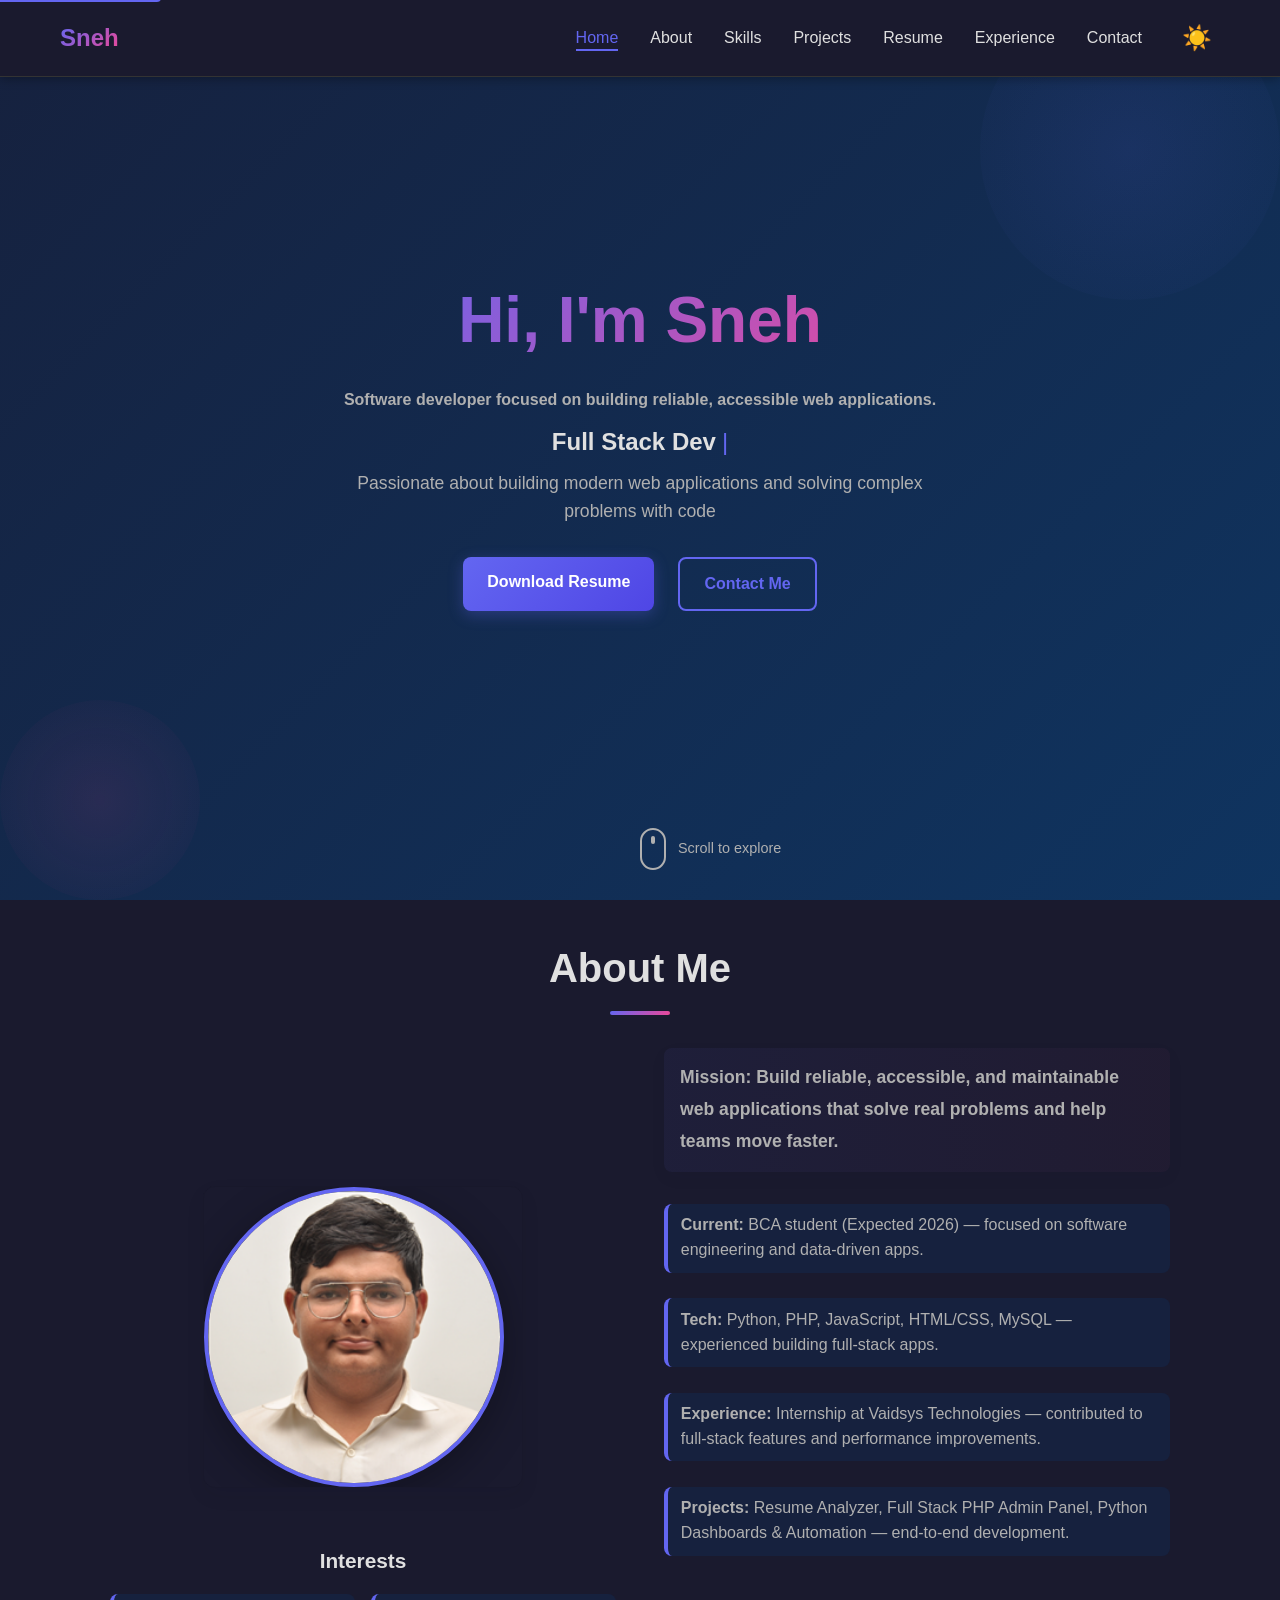
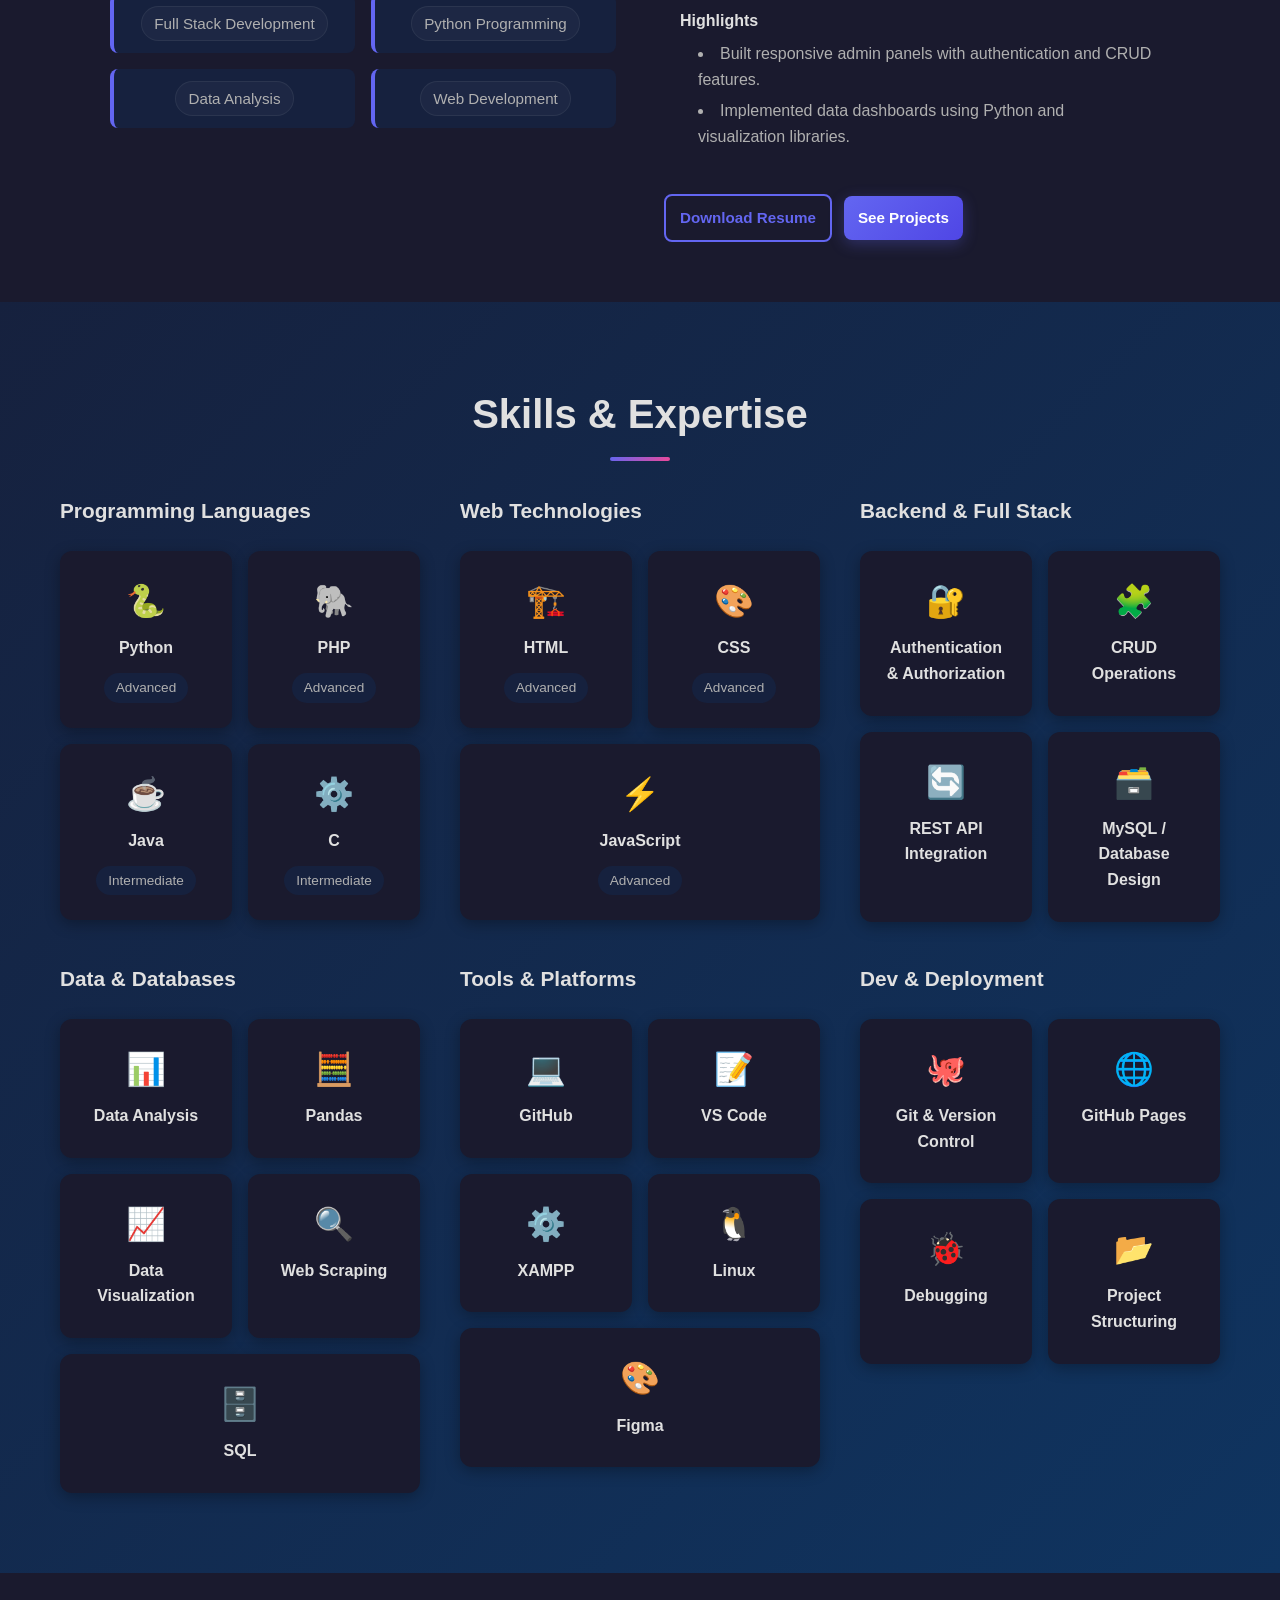
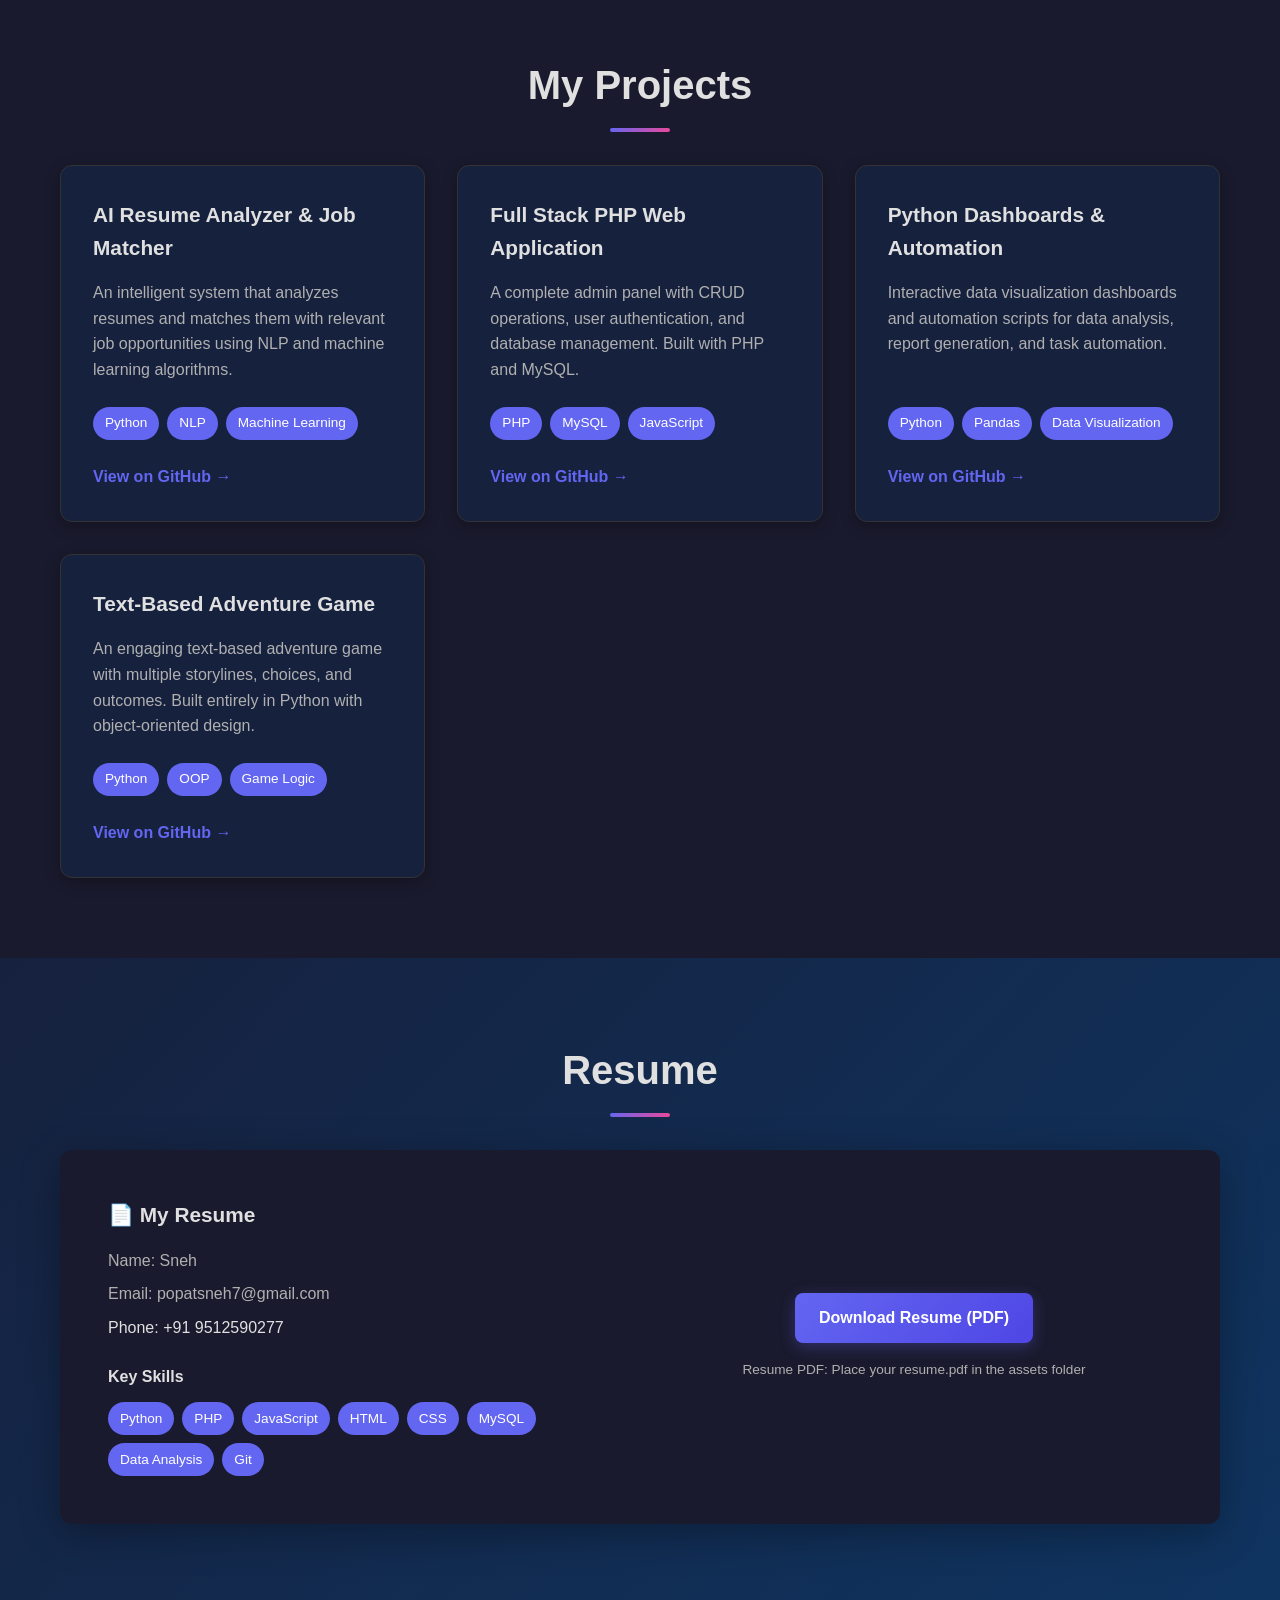
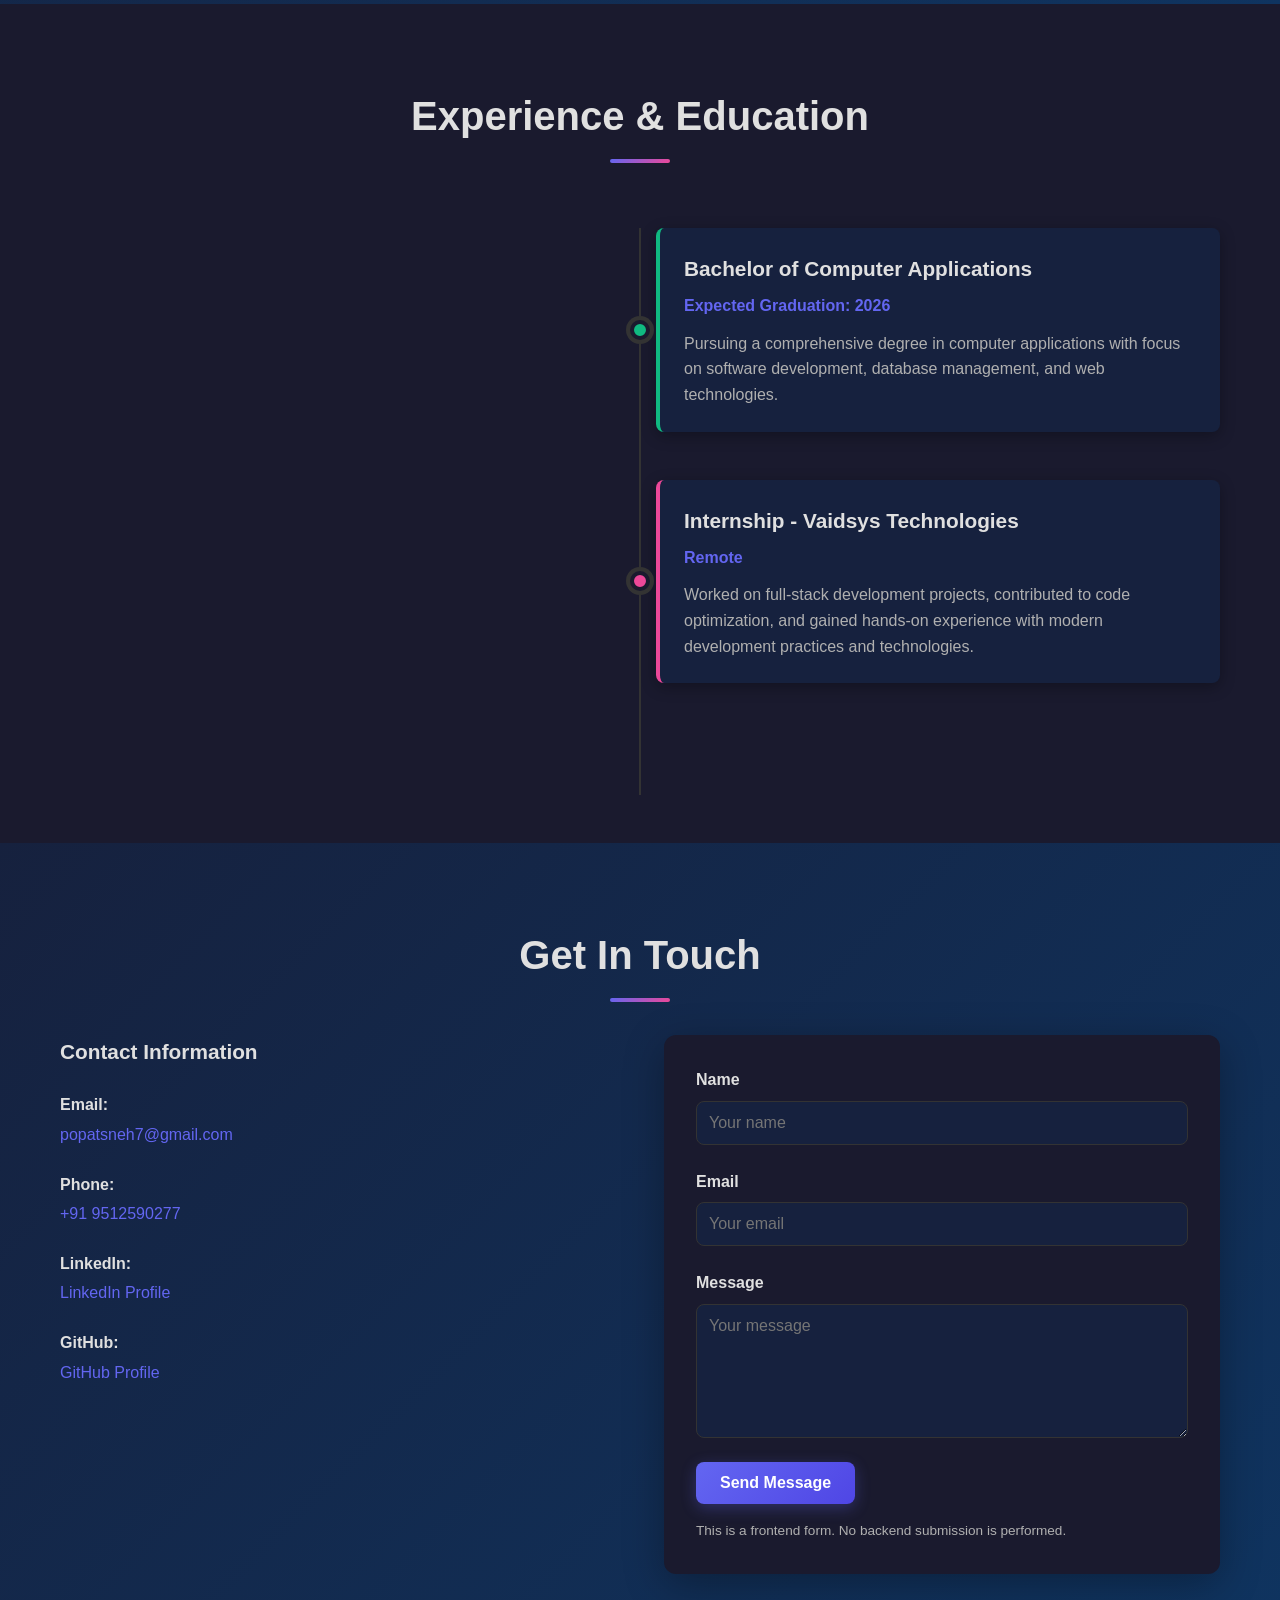
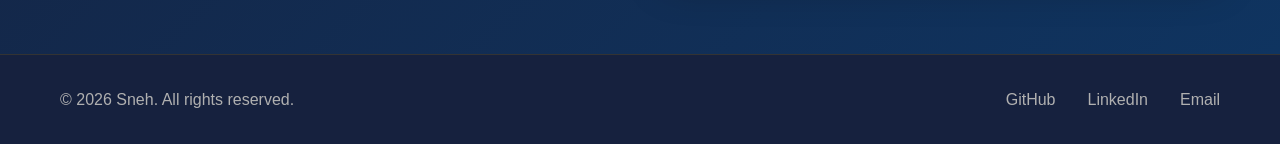
==== commit a01e3d88: "Add phone number; refine About section; simplify Projects" ====
--- a/index.html
+++ b/index.html
@@ -7,21 +7,39 @@
     <meta name="keywords" content="portfolio, developer, full stack, BCA, Python, PHP, JavaScript">
     <meta name="author" content="Sneh">
     <title>Sneh | Full Stack Developer & BCA Student</title>
+    <script>
+        // Prevent FOUC by applying theme class before CSS loads.
+        // If user has no saved preference, default to dark to match JS behavior.
+        (function() {
+            try {
+                var theme = localStorage.getItem('theme');
+                if (theme === 'light') {
+                    // ensure light: remove any dark-mode class
+                    document.documentElement.classList.remove('dark-mode');
+                } else {
+                    // default to dark when no preference or explicitly 'dark'
+                    document.documentElement.classList.add('dark-mode');
+                }
+            } catch (e) {
+                // ignore (e.g., blocked localStorage)
+            }
+        })();
+    </script>
     <link rel="stylesheet" href="css/style.css">
 </head>
 <body>
     <!-- Navigation -->
-    <nav class="navbar">
+    <nav class="navbar" role="navigation">
         <div class="container">
             <div class="nav-wrapper">
                 <div class="logo">
                     <a href="#home" class="logo-text">Sneh</a>
                 </div>
-                <div class="nav-toggle" id="navToggle">
+                <button class="nav-toggle" id="navToggle" aria-label="Toggle navigation" aria-expanded="false" aria-controls="navMenu">
                     <span></span>
                     <span></span>
                     <span></span>
-                </div>
+                </button>
                 <ul class="nav-menu" id="navMenu">
                     <li><a href="#home" class="nav-link">Home</a></li>
                     <li><a href="#about" class="nav-link">About</a></li>
@@ -31,7 +49,7 @@
                     <li><a href="#experience" class="nav-link">Experience</a></li>
                     <li><a href="#contact" class="nav-link">Contact</a></li>
                     <li>
-                        <button class="theme-toggle" id="themeToggle" aria-label="Toggle dark mode">
+                        <button class="theme-toggle" id="themeToggle" aria-label="Toggle dark mode" aria-pressed="false">
                             <span class="theme-icon">🌙</span>
                         </button>
                     </li>
@@ -44,50 +62,72 @@
     <section id="home" class="hero">
         <div class="container">
             <div class="hero-content">
-                <h1 class="hero-title">Hi, I'm Sneh</h1>
-                <p class="hero-tagline">Full Stack Developer | BCA Student | Python Enthusiast</p>
-                <p class="hero-description">Passionate about building modern web applications and solving complex problems with code</p>
-                <div class="hero-buttons">
-                    <a href="#resume" class="btn btn-primary">Download Resume</a>
-                    <a href="#contact" class="btn btn-secondary">Contact Me</a>
-                </div>
-                <div class="scroll-indicator">
-                    <span>Scroll to explore</span>
-                </div>
-            </div>
-        </div>
-    </section>
+                <h1 class="hero-title reveal-item" data-delay="0.05">Hi, I'm Sneh</h1>
+                <p class="hero-subtitle reveal-item" data-delay="0.15">Software developer focused on building reliable, accessible web applications.</p>
+                <p class="hero-tagline reveal-item" aria-live="polite" data-delay="0.3">
+                    <span id="typed" class="typed-text"></span><span class="typed-cursor" aria-hidden="true">|</span>
+                </p>
+                <p class="hero-description reveal-item" data-delay="0.45">Passionate about building modern web applications and solving complex problems with code</p>
+                <div class="hero-buttons reveal-item" data-delay="0.6">
+                    <a href="#resume" class="btn btn-primary" aria-label="Download resume">Download Resume</a>
+                    <a href="#contact" class="btn btn-secondary" aria-label="Contact me">Contact Me</a>
+                </div>
+                <div class="scroll-indicator reveal-item" aria-hidden="true" data-delay="0.8">
+                    <div class="mouse">
+                        <span class="wheel"></span>
+                    </div>
+                    <span class="scroll-text">Scroll to explore</span>
+                </div>
+            </div>
+        </div>
+    </section>
+
+    <!-- Projects moved above -->
 
     <!-- About Section -->
     <section id="about" class="about">
         <div class="container">
             <h2 class="section-title">About Me</h2>
             <div class="about-content">
-                <div class="about-image">
-                    <img src="assets/profile.jpeg" alt="Profile photo" class="profile-img">
-                </div>
+                <aside class="about-aside" aria-label="Profile and interests">
+                        <figure class="profile-figure">
+                            <img src="assets/profile.jpeg" alt="Sneh - profile photo" class="profile-img">
+                        </figure>
+
+                        <div class="interests" aria-labelledby="interestsHeading">
+                            <h3 id="interestsHeading">Interests</h3>
+                            <ul class="interests-list">
+                                <li><button class="interest-pill" type="button">Full Stack Development</button></li>
+                                <li><button class="interest-pill" type="button">Python Programming</button></li>
+                                <li><button class="interest-pill" type="button">Data Analysis</button></li>
+                                <li><button class="interest-pill" type="button">Web Development</button></li>
+                            </ul>
+                        </div>
+                    </aside>
                 <div class="about-text">
-                    <p>
-                        I'm a passionate full stack developer and BCA student with a strong foundation in computer science. 
-                        I love building intuitive web applications that solve real-world problems.
-                    </p>
-                    <p>
-                        With expertise in Python, PHP, and JavaScript, I'm constantly learning and exploring new technologies. 
-                        My journey in tech has been driven by curiosity and a desire to create impactful solutions.
-                    </p>
-                    <p>
-                        Currently pursuing my Bachelor of Computer Applications with an expected graduation in 2026. 
-                        I'm interested in full stack development, data analysis, and web technologies that make a difference.
-                    </p>
-                    <div class="interests">
-                        <h3>Interests</h3>
-                        <ul class="interests-list">
-                            <li>🚀 Full Stack Development</li>
-                            <li>🐍 Python Programming</li>
-                            <li>📊 Data Analysis</li>
-                            <li>🌐 Web Development</li>
+                    <p class="mission">Mission: Build reliable, accessible, and maintainable web applications that solve real problems and help teams move faster.</p>
+
+                    <ul class="about-list">
+                        <li><strong>Current:</strong> BCA student (Expected 2026) — focused on software engineering and data-driven apps.</li>
+                        <li><strong>Tech:</strong> Python, PHP, JavaScript, HTML/CSS, MySQL — experienced building full-stack apps.</li>
+                        <li><strong>Experience:</strong> Internship at Vaidsys Technologies — contributed to full-stack features and performance improvements.</li>
+                        <li><strong>Projects:</strong> Resume Analyzer, Full Stack PHP Admin Panel, Python Dashboards & Automation — end-to-end development.</li>
+                    </ul>
+
+                    <div class="about-highlights">
+                        <h4>Highlights</h4>
+                        <ul>
+                            <li>Built responsive admin panels with authentication and CRUD features.</li>
+                            <li>Implemented data dashboards using Python and visualization libraries.</li>
                         </ul>
                     </div>
+
+                    <div class="about-actions">
+                        <a href="assets/resume.pdf" class="btn btn-secondary about-cta" download aria-label="Download resume">Download Resume</a>
+                        <a href="#projects" class="btn btn-primary about-cta" aria-label="View projects">See Projects</a>
+                    </div>
+
+                    
                 </div>
             </div>
         </div>
@@ -97,7 +137,7 @@
     <section id="skills" class="skills">
         <div class="container">
             <h2 class="section-title">Skills & Expertise</h2>
-            <div class="skills-grid">
+                <div class="skills-grid">
                 <!-- Programming Languages -->
                 <div class="skill-category">
                     <h3>Programming Languages</h3>
@@ -147,24 +187,52 @@
                     </div>
                 </div>
 
-                <!-- Data Skills -->
+                <!-- Backend & Full Stack -->
+                <div class="skill-category">
+                    <h3>Backend & Full Stack</h3>
+                    <div class="skill-cards">
+                        <div class="skill-card">
+                            <div class="skill-icon">🔐</div>
+                            <div class="skill-name">Authentication & Authorization</div>
+                        </div>
+                        <div class="skill-card">
+                            <div class="skill-icon">🧩</div>
+                            <div class="skill-name">CRUD Operations</div>
+                        </div>
+                        <div class="skill-card">
+                            <div class="skill-icon">🔄</div>
+                            <div class="skill-name">REST API Integration</div>
+                        </div>
+                        <div class="skill-card">
+                            <div class="skill-icon">🗃️</div>
+                            <div class="skill-name">MySQL / Database Design</div>
+                        </div>
+                    </div>
+                </div>
+
+                <!-- Data & Databases -->
                 <div class="skill-category">
                     <h3>Data & Databases</h3>
                     <div class="skill-cards">
                         <div class="skill-card">
                             <div class="skill-icon">📊</div>
                             <div class="skill-name">Data Analysis</div>
-                            <div class="skill-level">Advanced</div>
+                        </div>
+                        <div class="skill-card">
+                            <div class="skill-icon">🧮</div>
+                            <div class="skill-name">Pandas</div>
+                        </div>
+                        <div class="skill-card">
+                            <div class="skill-icon">📈</div>
+                            <div class="skill-name">Data Visualization</div>
+                        </div>
+                        <div class="skill-card">
+                            <div class="skill-icon">🔍</div>
+                            <div class="skill-name">Web Scraping</div>
                         </div>
                         <div class="skill-card">
                             <div class="skill-icon">🗄️</div>
                             <div class="skill-name">SQL</div>
-                            <div class="skill-level">Advanced</div>
-                        </div>
-                        <div class="skill-card">
-                            <div class="skill-icon">🔍</div>
-                            <div class="skill-name">Web Scraping</div>
-                            <div class="skill-level">Intermediate</div>
                         </div>
                     </div>
                 </div>
@@ -176,27 +244,45 @@
                         <div class="skill-card">
                             <div class="skill-icon">💻</div>
                             <div class="skill-name">GitHub</div>
-                            <div class="skill-level">Advanced</div>
                         </div>
                         <div class="skill-card">
                             <div class="skill-icon">📝</div>
                             <div class="skill-name">VS Code</div>
-                            <div class="skill-level">Advanced</div>
                         </div>
                         <div class="skill-card">
                             <div class="skill-icon">⚙️</div>
                             <div class="skill-name">XAMPP</div>
-                            <div class="skill-level">Advanced</div>
                         </div>
                         <div class="skill-card">
                             <div class="skill-icon">🐧</div>
                             <div class="skill-name">Linux</div>
-                            <div class="skill-level">Intermediate</div>
                         </div>
                         <div class="skill-card">
                             <div class="skill-icon">🎨</div>
                             <div class="skill-name">Figma</div>
-                            <div class="skill-level">Intermediate</div>
+                        </div>
+                    </div>
+                </div>
+
+                <!-- Dev & Deployment -->
+                <div class="skill-category">
+                    <h3>Dev & Deployment</h3>
+                    <div class="skill-cards">
+                        <div class="skill-card">
+                            <div class="skill-icon">🐙</div>
+                            <div class="skill-name">Git & Version Control</div>
+                        </div>
+                        <div class="skill-card">
+                            <div class="skill-icon">🌐</div>
+                            <div class="skill-name">GitHub Pages</div>
+                        </div>
+                        <div class="skill-card">
+                            <div class="skill-icon">🐞</div>
+                            <div class="skill-name">Debugging</div>
+                        </div>
+                        <div class="skill-card">
+                            <div class="skill-icon">📂</div>
+                            <div class="skill-name">Project Structuring</div>
                         </div>
                     </div>
                 </div>
@@ -286,6 +372,7 @@
                         <h3>📄 My Resume</h3>
                         <p id="resumeName">Loading...</p>
                         <p id="resumeEmail">Loading...</p>
+                        <p id="resumePhone">Loading...</p>
                         <div class="skills-preview">
                             <h4>Key Skills</h4>
                             <div id="resumeSkills">Loading...</div>
@@ -347,6 +434,10 @@
                             <a href="mailto:popatsneh7@gmail.com">popatsneh7@gmail.com</a>
                         </div>
                         <div class="contact-item">
+                            <span class="contact-label">Phone:</span>
+                            <a href="tel:+919512590277">+91 9512590277</a>
+                        </div>
+                        <div class="contact-item">
                             <span class="contact-label">LinkedIn:</span>
                             <a href="https://www.linkedin.com/in/sneh-popat-6183ba267/" target="_blank">LinkedIn Profile</a>
                         </div>
@@ -388,7 +479,7 @@
         <div class="container">
             <div class="footer-content">
                 <div class="footer-text">
-                    <p>&copy; 2024 Sneh. All rights reserved.</p>
+                    <p>&copy; 2026 Sneh. All rights reserved.</p>
                 </div>
                 <div class="footer-links">
                     <a href="https://github.com/sneh-0101" target="_blank" aria-label="GitHub" class="footer-link">
--- a/css/style.css
+++ b/css/style.css
@@ -20,21 +20,180 @@
     --transition: all 0.3s ease;
 }
 
-body.dark-mode {
+:root.dark-mode,
+body.dark-mode,
+html.dark-mode {
     --bg-light: #1a1a2e;
     --bg-light-secondary: #16213e;
     --bg-light-tertiary: #0f3460;
-    
+
     --text-light: #e0e0e0;
     --text-light-secondary: #b0b0b0;
     --text-light-tertiary: #808080;
-    
+
     --border-light: #333333;
     --shadow-light: rgba(0, 0, 0, 0.3);
 }
 
 * {
     margin: 0;
+
+    /* -------------------------------
+       About Section Refinements
+       - Responsive two-column layout
+       - Profile image framing
+       - Interest pills (keyboard accessible)
+       - Lightweight content cards and spacing
+       ------------------------------- */
+
+    .about {
+        padding: 36px 0;
+    }
+
+    .about-content {
+        display: grid;
+        grid-template-columns: 1fr;
+        gap: 18px;
+        align-items: start;
+    }
+
+    /* Desktop two-column */
+    @media (min-width: 900px) {
+        .about-content {
+            grid-template-columns: 340px 1fr;
+            gap: 40px;
+        }
+    }
+
+    .about-aside {
+        display: flex;
+        flex-direction: column;
+        gap: 16px;
+        align-items: center;
+    }
+
+    .profile-figure {
+        width: 100%;
+        max-width: 320px;
+        margin: 0;
+        border-radius: 12px;
+        overflow: hidden;
+        box-shadow: 0 8px 20px rgba(16,24,40,0.06);
+        border: 1px solid rgba(0,0,0,0.06);
+    }
+
+    .profile-img {
+        display: block;
+        width: 100%;
+        height: auto;
+        object-fit: cover;
+    }
+
+    .profile-figure:focus-within,
+    .profile-figure:hover {
+        outline: none;
+        box-shadow: 0 10px 30px rgba(16,24,40,0.12);
+        transform: translateZ(0);
+    }
+
+    .interests {
+        width: 100%;
+        text-align: center;
+    }
+
+    .interests h3 { margin: 8px 0 10px; font-size: 1.05rem; }
+
+    .interests-list {
+        list-style: none;
+        padding: 0;
+        margin: 0;
+        display: flex;
+        flex-wrap: wrap;
+        gap: 8px;
+        justify-content: center;
+    }
+
+    .interest-pill {
+        appearance: none;
+        border: 1px solid rgba(0,0,0,0.08);
+        background: var(--muted-bg);
+        color: var(--text-color);
+        padding: 8px 12px;
+        border-radius: 999px;
+        font-size: 0.95rem;
+        cursor: pointer;
+    }
+
+    .interest-pill:focus {
+        box-shadow: 0 0 0 3px rgba(59,130,246,0.18);
+        outline: none;
+    }
+
+    /* Dark mode accessible contrast for pills */
+    :root.dark-mode .interest-pill,
+    html.dark-mode .interest-pill,
+    body.dark-mode .interest-pill {
+        background: rgba(255,255,255,0.03);
+        border-color: rgba(255,255,255,0.06);
+    }
+
+    .about-text article,
+    .about-text .card {
+        width: 100%;
+    }
+
+    /* Mission: prominent but light card */
+    .mission {
+        background: var(--card-bg);
+        padding: 16px;
+        border-radius: 10px;
+        margin-bottom: 12px;
+        box-shadow: 0 6px 18px rgba(15,23,42,0.04);
+        font-size: 1rem;
+        line-height: 1.5;
+    }
+
+    .about-list {
+        background: transparent;
+        padding-left: 0;
+        margin: 0 0 12px 0;
+    }
+
+    .about-list li {
+        margin: 8px 0;
+        padding-left: 0;
+        line-height: 1.55;
+    }
+
+    .about-highlights {
+        background: var(--card-bg);
+        padding: 12px 16px;
+        border-radius: 10px;
+        margin-bottom: 12px;
+    }
+
+    .about-highlights h4 { margin-top: 0; }
+    .about-highlights ul { margin: 8px 0 0 18px; }
+    .about-highlights li { margin: 6px 0; }
+
+    .about-actions { display:flex; gap:12px; align-items:center; margin-top:6px; }
+    .about-actions .btn { padding: 10px 14px; }
+
+    /* Button focus/hover states */
+    .about-actions .btn-primary:hover,
+    .about-actions .btn-secondary:hover { transform: translateY(-1px); }
+    .about-actions .btn:focus { box-shadow: 0 0 0 3px rgba(59,130,246,0.16); outline: none; }
+
+    /* Improve readability on wide screens */
+    @media (min-width:1200px) {
+        .about .container { max-width: 1100px; }
+        .mission { font-size: 1.02rem; }
+    }
+
+    /* Respect reduced motion */
+    @media (prefers-reduced-motion: reduce) {
+        .profile-figure, .interest-pill, .about-actions .btn { transition: none !important; }
+    }
     padding: 0;
     box-sizing: border-box;
 }
@@ -55,6 +214,78 @@
     max-width: 1200px;
     margin: 0 auto;
     padding: 0 20px;
+.modal-content {
+    background: var(--card-bg);
+    color: var(--text-color);
+    width: min(1000px, 94%);
+    max-height: 86vh;
+    overflow: hidden;
+    border-radius: 10px;
+    box-shadow: 0 10px 30px rgba(0,0,0,0.25);
+}
+.modal-body {
+    display: grid;
+    grid-template-columns: 1fr 380px;
+    gap: 20px;
+    padding: 18px;
+}
+.modal-close {
+    position: absolute;
+    right: 12px;
+    top: 10px;
+    background: transparent;
+    border: none;
+    font-size: 26px;
+    color: var(--muted-color);
+    cursor: pointer;
+}
+.modal-carousel {
+    position: relative;
+    background: var(--muted-bg);
+    border-radius: 8px;
+    display: flex;
+    align-items: center;
+    justify-content: center;
+    padding: 12px;
+    min-height: 260px;
+}
+.carousel-track {
+    display: flex;
+    gap: 12px;
+    transition: transform 300ms ease;
+    will-change: transform;
+    overflow: hidden;
+}
+.carousel-slide {
+    min-width: 100%;
+    flex: 0 0 100%;
+    display: flex;
+    align-items: center;
+    justify-content: center;
+}
+.carousel-slide img { max-width: 100%; max-height: 56vh; border-radius: 6px; }
+.carousel-prev, .carousel-next {
+    position: absolute;
+    top: 50%;
+    transform: translateY(-50%);
+    background: rgba(0,0,0,0.35);
+    color: #fff;
+    border: none;
+    width: 38px;
+    height: 38px;
+    border-radius: 50%;
+    display: flex;
+    align-items: center;
+    justify-content: center;
+    cursor: pointer;
+}
+.carousel-prev { left: 8px; }
+.carousel-next { right: 8px; }
+.modal-info { padding: 6px 0; }
+.modal-info h3 { margin-top: 4px; }
+.carousel-indicators { display:flex; gap:8px; padding:8px 18px; justify-content:center; }
+.carousel-indicators button { width:10px; height:10px; border-radius:50%; background:var(--muted-color); border:none; }
+.carousel-indicators button.active { background:var(--primary); }
 }
 
 /* ==================== Navigation ==================== */
@@ -68,6 +299,17 @@
     box-shadow: 0 2px 10px var(--shadow-light);
     z-index: 1000;
     transition: var(--transition);
+}
+
+.navbar.scrolled {
+    background-color: rgba(255,255,255,0.95);
+    box-shadow: 0 6px 25px rgba(0,0,0,0.08);
+    backdrop-filter: blur(6px);
+}
+
+body.dark-mode .navbar.scrolled {
+    background-color: rgba(10,12,30,0.9);
+    box-shadow: 0 6px 25px rgba(0,0,0,0.45);
 }
 
 .nav-wrapper {
@@ -149,6 +391,11 @@
     margin: 5px 0;
     transition: var(--transition);
     border-radius: 2px;
+}
+
+.nav-toggle:focus {
+    outline: 2px solid rgba(99,102,241,0.25);
+    outline-offset: 4px;
 }
 
 /* ==================== Hero Section ==================== */
@@ -194,6 +441,22 @@
     animation: fadeInUp 0.8s ease;
 }
 
+/* Staggered reveal for hero items */
+.hero-content .reveal-item {
+    opacity: 0;
+    transform: translateY(20px);
+    transition: opacity 0.6s ease, transform 0.6s ease;
+}
+.hero-content .reveal-item.visible {
+    opacity: 1;
+    transform: translateY(0);
+}
+
+@media (prefers-reduced-motion: reduce) {
+    .hero-content .reveal-item { transition: none; }
+    .typed-cursor { animation: none; }
+}
+
 .hero-title {
     font-size: 4rem;
     font-weight: 800;
@@ -205,11 +468,36 @@
     animation: slideInDown 0.8s ease;
 }
 
+.hero-subtitle {
+    font-size: 1rem;
+    color: var(--text-light-secondary);
+    margin-bottom: 0.6rem;
+    font-weight: 600;
+    opacity: 0.95;
+}
+
 .hero-tagline {
     font-size: 1.5rem;
     color: var(--text-light-secondary);
     margin-bottom: 0.5rem;
     animation: slideInUp 0.8s ease 0.2s both;
+}
+
+.typed-text {
+    font-weight: 700;
+    color: var(--text-light);
+}
+
+.typed-cursor {
+    display: inline-block;
+    margin-left: 6px;
+    color: var(--primary-color);
+    animation: blink 0.8s steps(2) infinite;
+}
+
+@keyframes blink {
+    0%, 50% { opacity: 1; }
+    51%, 100% { opacity: 0; }
 }
 
 .hero-description {
@@ -233,9 +521,36 @@
     bottom: 30px;
     left: 50%;
     transform: translateX(-50%);
-    animation: bounce 2s infinite;
     color: var(--text-light-secondary);
     font-size: 0.9rem;
+    display: flex;
+    gap: 0.75rem;
+    align-items: center;
+}
+
+.mouse {
+    width: 26px;
+    height: 42px;
+    border: 2px solid var(--text-light-secondary);
+    border-radius: 16px;
+    display: flex;
+    align-items: flex-start;
+    justify-content: center;
+    padding-top: 6px;
+}
+
+.wheel {
+    width: 4px;
+    height: 8px;
+    background: var(--text-light-secondary);
+    border-radius: 2px;
+    animation: wheel 1.4s infinite;
+}
+
+@keyframes wheel {
+    0% { transform: translateY(0); opacity: 1; }
+    50% { transform: translateY(8px); opacity: 0.4; }
+    100% { transform: translateY(0); opacity: 1; }
 }
 
 /* ==================== Buttons ==================== */
@@ -260,8 +575,13 @@
 }
 
 .btn-primary:hover {
-    transform: translateY(-2px);
-    box-shadow: 0 6px 20px rgba(99, 102, 241, 0.4);
+    transform: translateY(-4px) scale(1.02);
+    box-shadow: 0 10px 30px rgba(99, 102, 241, 0.35);
+}
+
+.btn:focus {
+    outline: 3px solid rgba(99,102,241,0.18);
+    outline-offset: 3px;
 }
 
 .btn-secondary {
@@ -327,7 +647,9 @@
     width: 100%;
     max-width: 300px;
     height: 300px;
-    border-radius: 12px;
+    aspect-ratio: 1 / 1;
+    border-radius: 50%;
+    overflow: hidden;
     object-fit: cover;
     box-shadow: 0 10px 40px var(--shadow-light);
     border: 4px solid var(--primary-color);
@@ -344,6 +666,54 @@
     font-size: 1.1rem;
     line-height: 1.8;
     color: var(--text-light-secondary);
+}
+
+.mission {
+    background: linear-gradient(90deg, rgba(99,102,241,0.06), rgba(236,72,153,0.03));
+    padding: 0.9rem 1rem;
+    border-radius: 8px;
+    margin-bottom: 1rem;
+    font-weight: 600;
+    color: var(--text-light);
+}
+
+.about-list {
+    list-style: none;
+    padding-left: 0;
+    display: grid;
+    gap: 0.6rem;
+    margin-bottom: 1rem;
+}
+
+.about-list li {
+    padding: 0.6rem 0.8rem;
+    background: var(--bg-light-secondary);
+    border-radius: 8px;
+    border-left: 4px solid var(--primary-color);
+    color: var(--text-light-secondary);
+}
+
+.about-highlights h4 {
+    margin-top: 1rem;
+    margin-bottom: 0.5rem;
+}
+
+.about-highlights ul {
+    list-style: disc inside;
+    color: var(--text-light-secondary);
+    margin-bottom: 1rem;
+}
+
+.about-actions {
+    display: flex;
+    gap: 0.75rem;
+    margin: 1rem 0 1.5rem;
+    flex-wrap: wrap;
+}
+
+.about-cta {
+    padding: 0.5rem 0.9rem;
+    font-size: 0.95rem;
 }
 
 .interests {
@@ -456,6 +826,56 @@
     grid-template-columns: repeat(auto-fit, minmax(300px, 1fr));
     gap: 2rem;
 }
+
+.project-controls {
+    display: flex;
+    justify-content: center;
+    margin-bottom: 1.5rem;
+}
+
+.filters {
+    display: flex;
+    gap: 0.5rem;
+}
+
+.filter-btn {
+    padding: 0.45rem 0.9rem;
+    border-radius: 999px;
+    border: 1px solid var(--border-light);
+    background: transparent;
+    cursor: pointer;
+    transition: var(--transition);
+}
+
+.filter-btn.active {
+    background: linear-gradient(135deg, var(--primary-color), var(--primary-dark));
+    color: white;
+    border-color: transparent;
+}
+
+.project-thumb {
+    width: 100%;
+    height: 160px;
+    object-fit: cover;
+    border-radius: 8px;
+    margin-bottom: 1rem;
+    border: 1px solid var(--border-light);
+}
+
+.project-actions {
+    display: flex;
+    gap: 0.5rem;
+    margin-top: 1rem;
+}
+
+.btn-sm { padding: 0.35rem 0.6rem; font-size: 0.85rem; }
+
+/* Modal styles */
+.modal { position: fixed; inset: 0; display: none; align-items: center; justify-content: center; background: rgba(0,0,0,0.5); z-index: 2000; }
+.modal[aria-hidden="false"] { display: flex; }
+.modal-content { background: var(--bg-light); padding: 1.5rem; border-radius: 12px; width: 90%; max-width: 700px; box-shadow: 0 20px 60px rgba(0,0,0,0.25); }
+.modal-close { position: absolute; right: 1.25rem; top: 1rem; background: transparent; border: none; font-size: 1.5rem; cursor: pointer; }
+.modal-actions { margin-top: 1rem; display: flex; gap: 0.75rem; }
 
 .project-card {
     background: var(--bg-light-secondary);
@@ -880,7 +1300,7 @@
         background-color: var(--bg-light);
         width: 100%;
         text-align: center;
-        transition: 0.3s;
+        transition: left 0.32s cubic-bezier(.2,.9,.3,1), opacity 0.25s ease;
         gap: 0;
         padding: 2rem 0;
         box-shadow: 0 10px 27px var(--shadow-light);
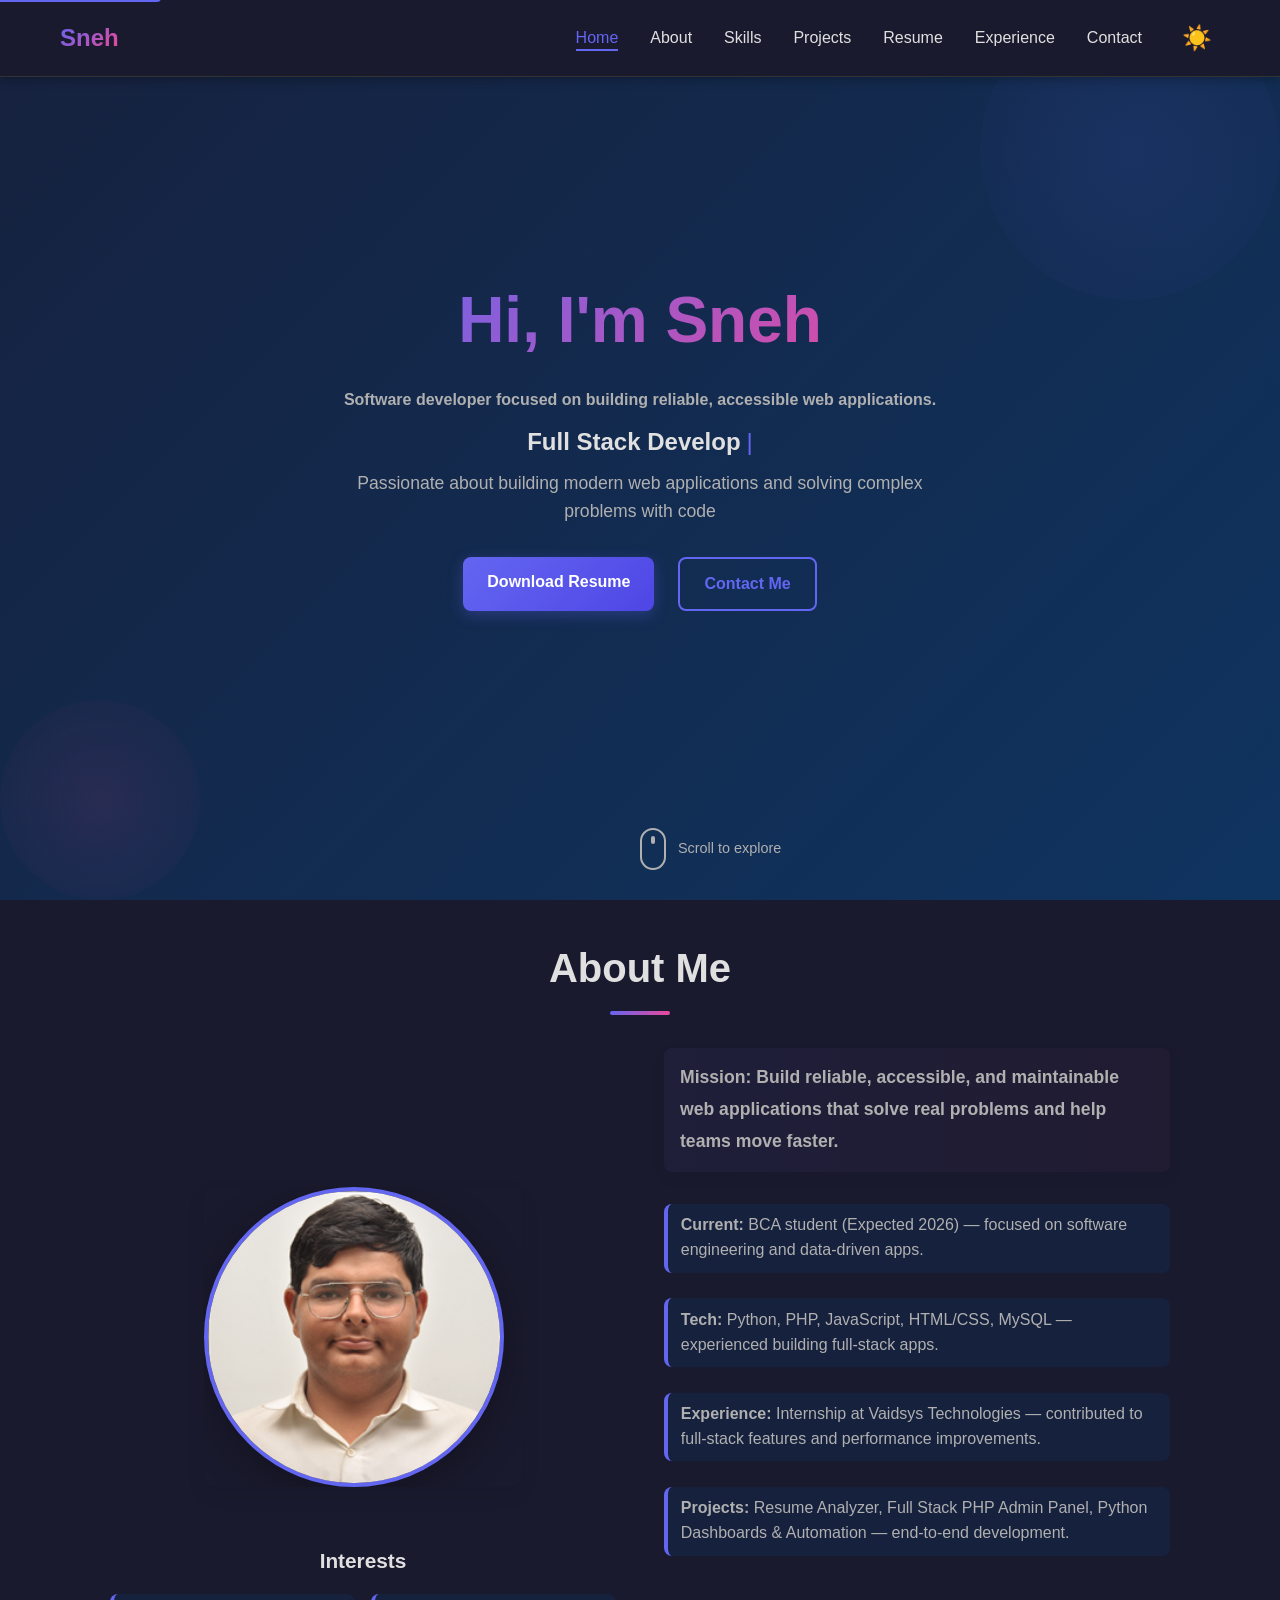
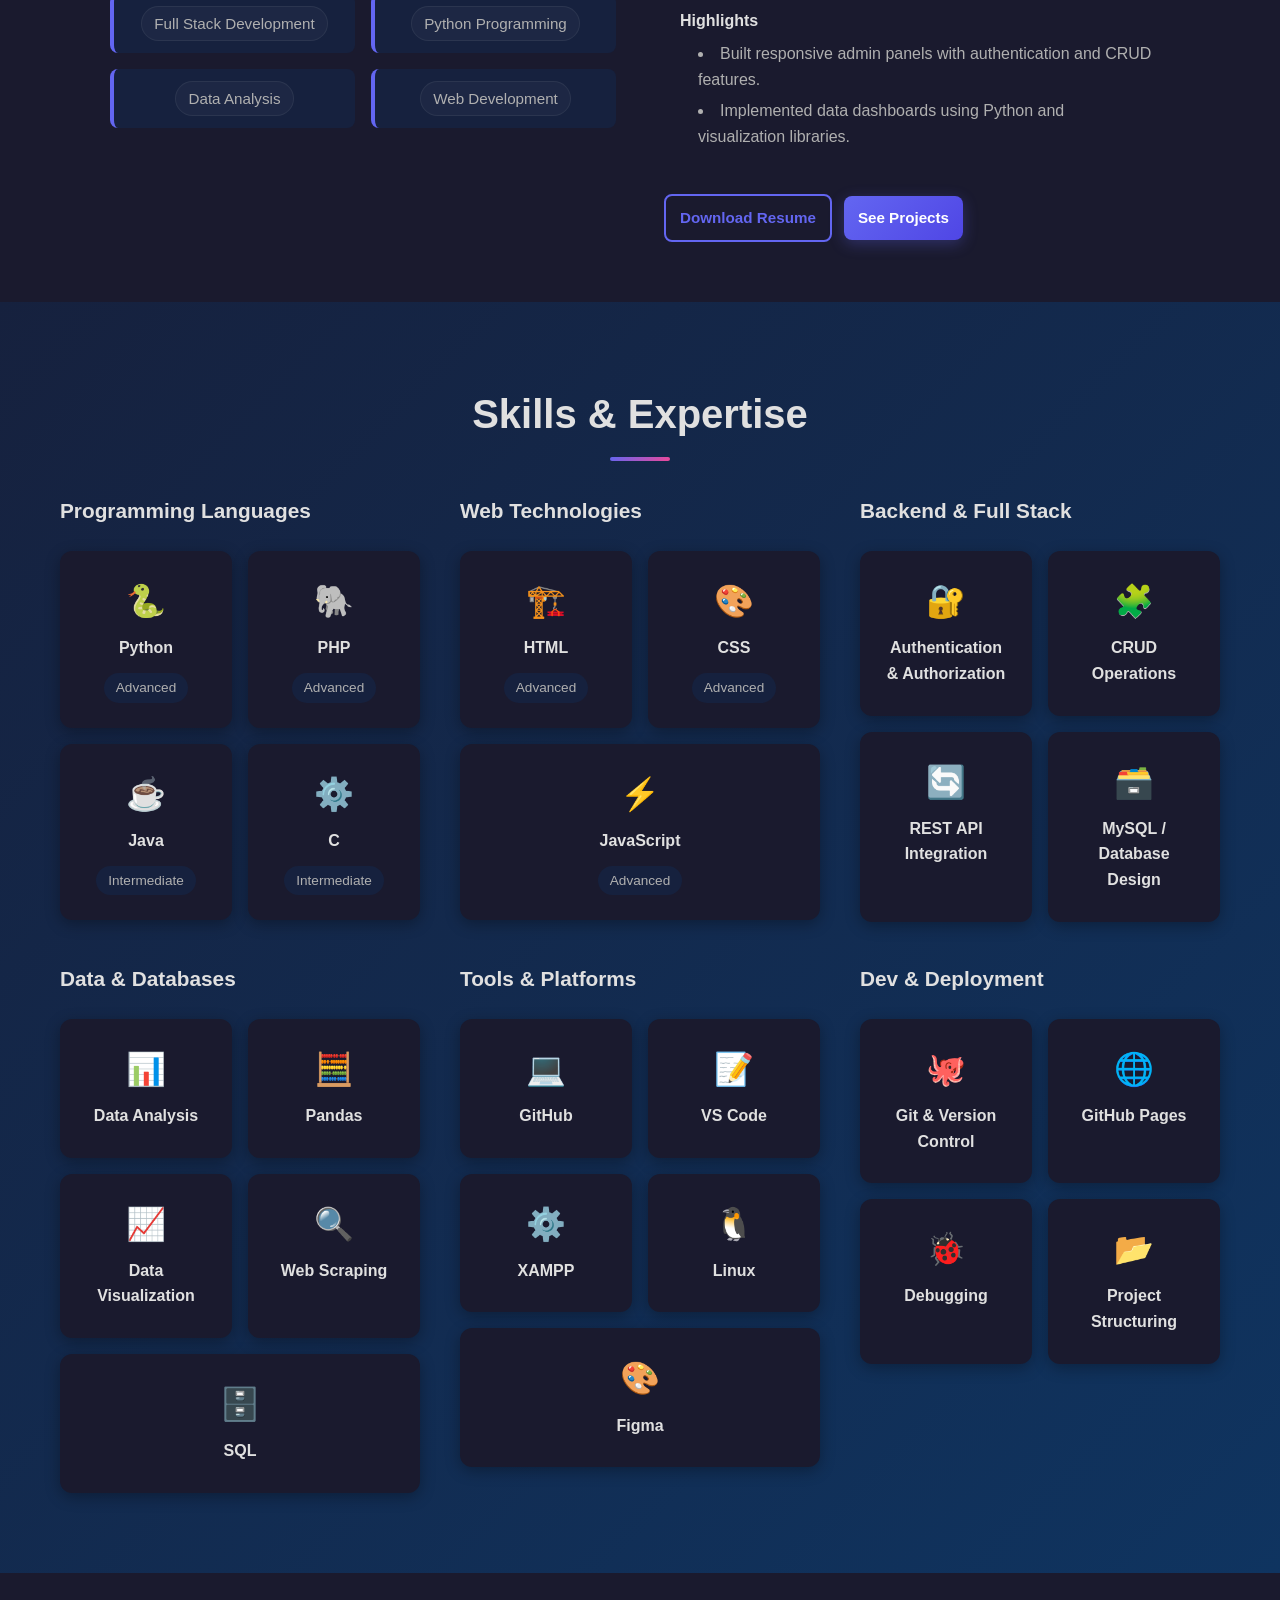
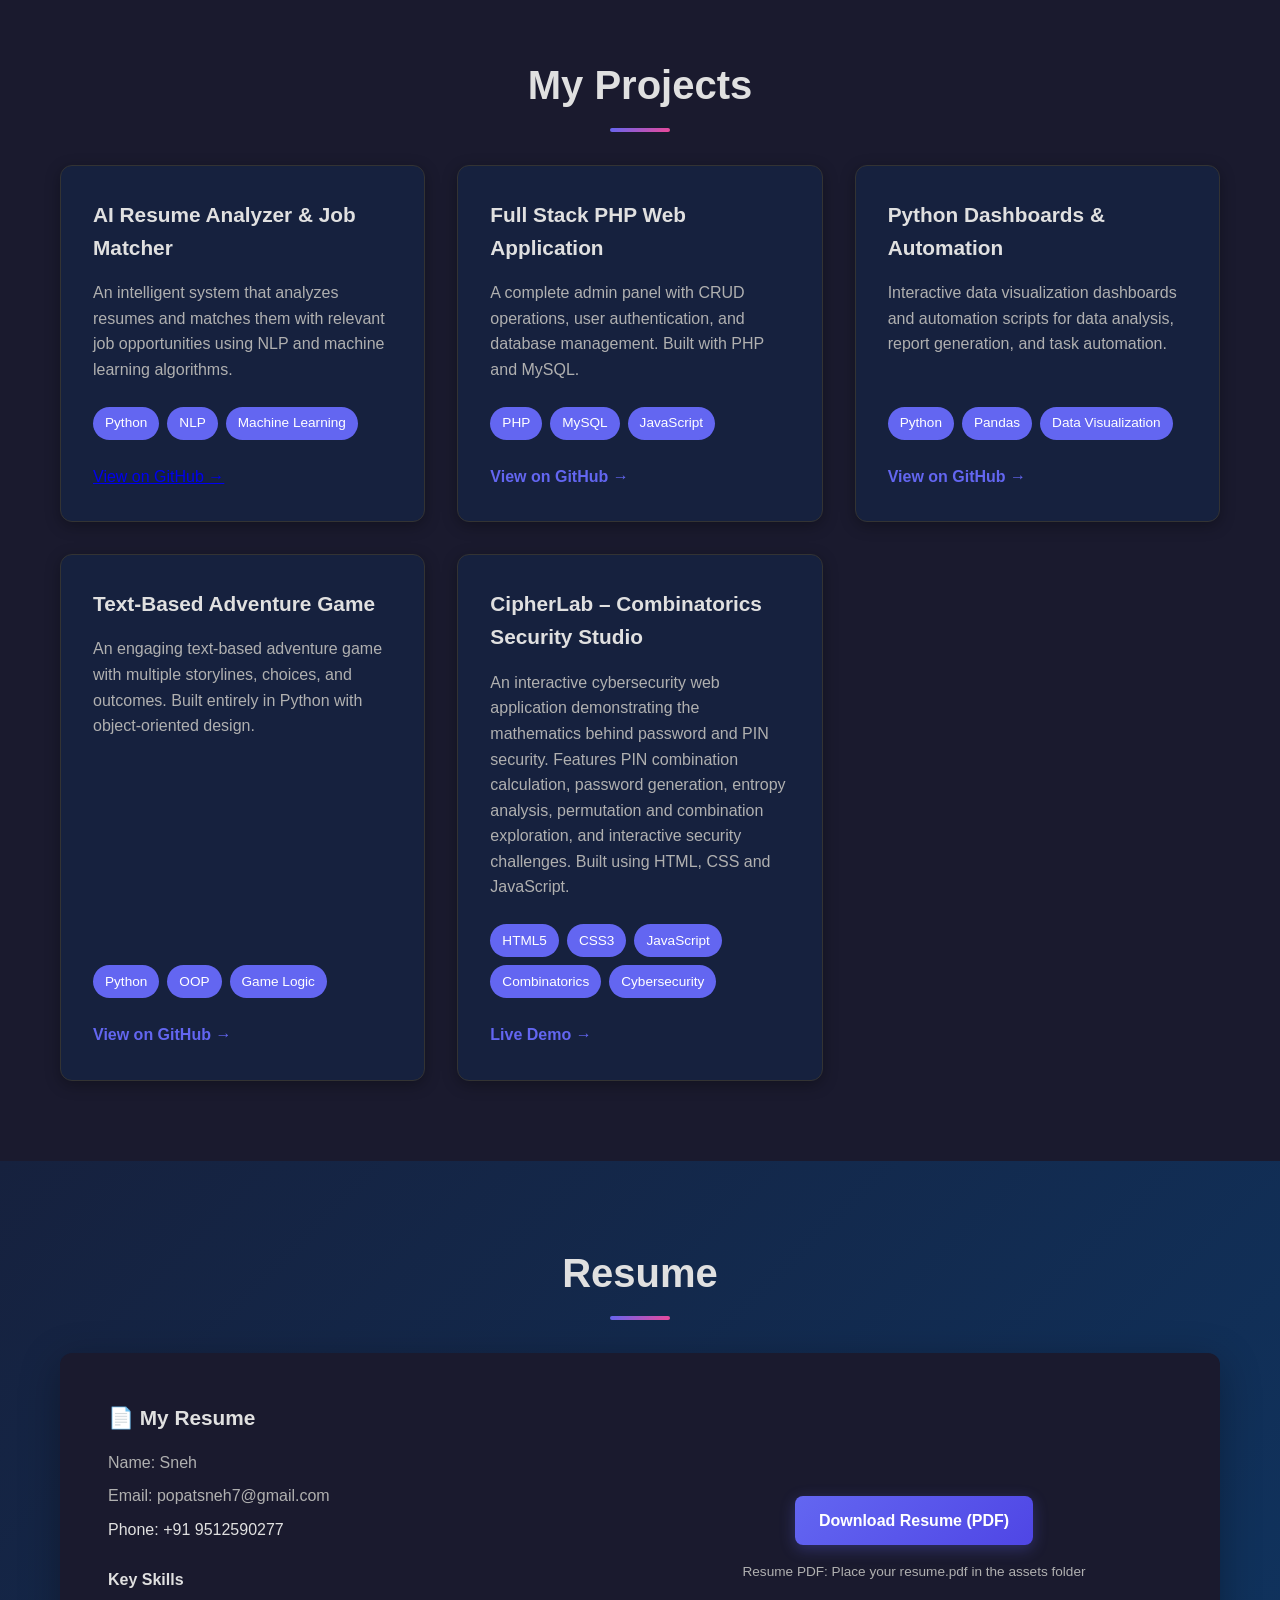
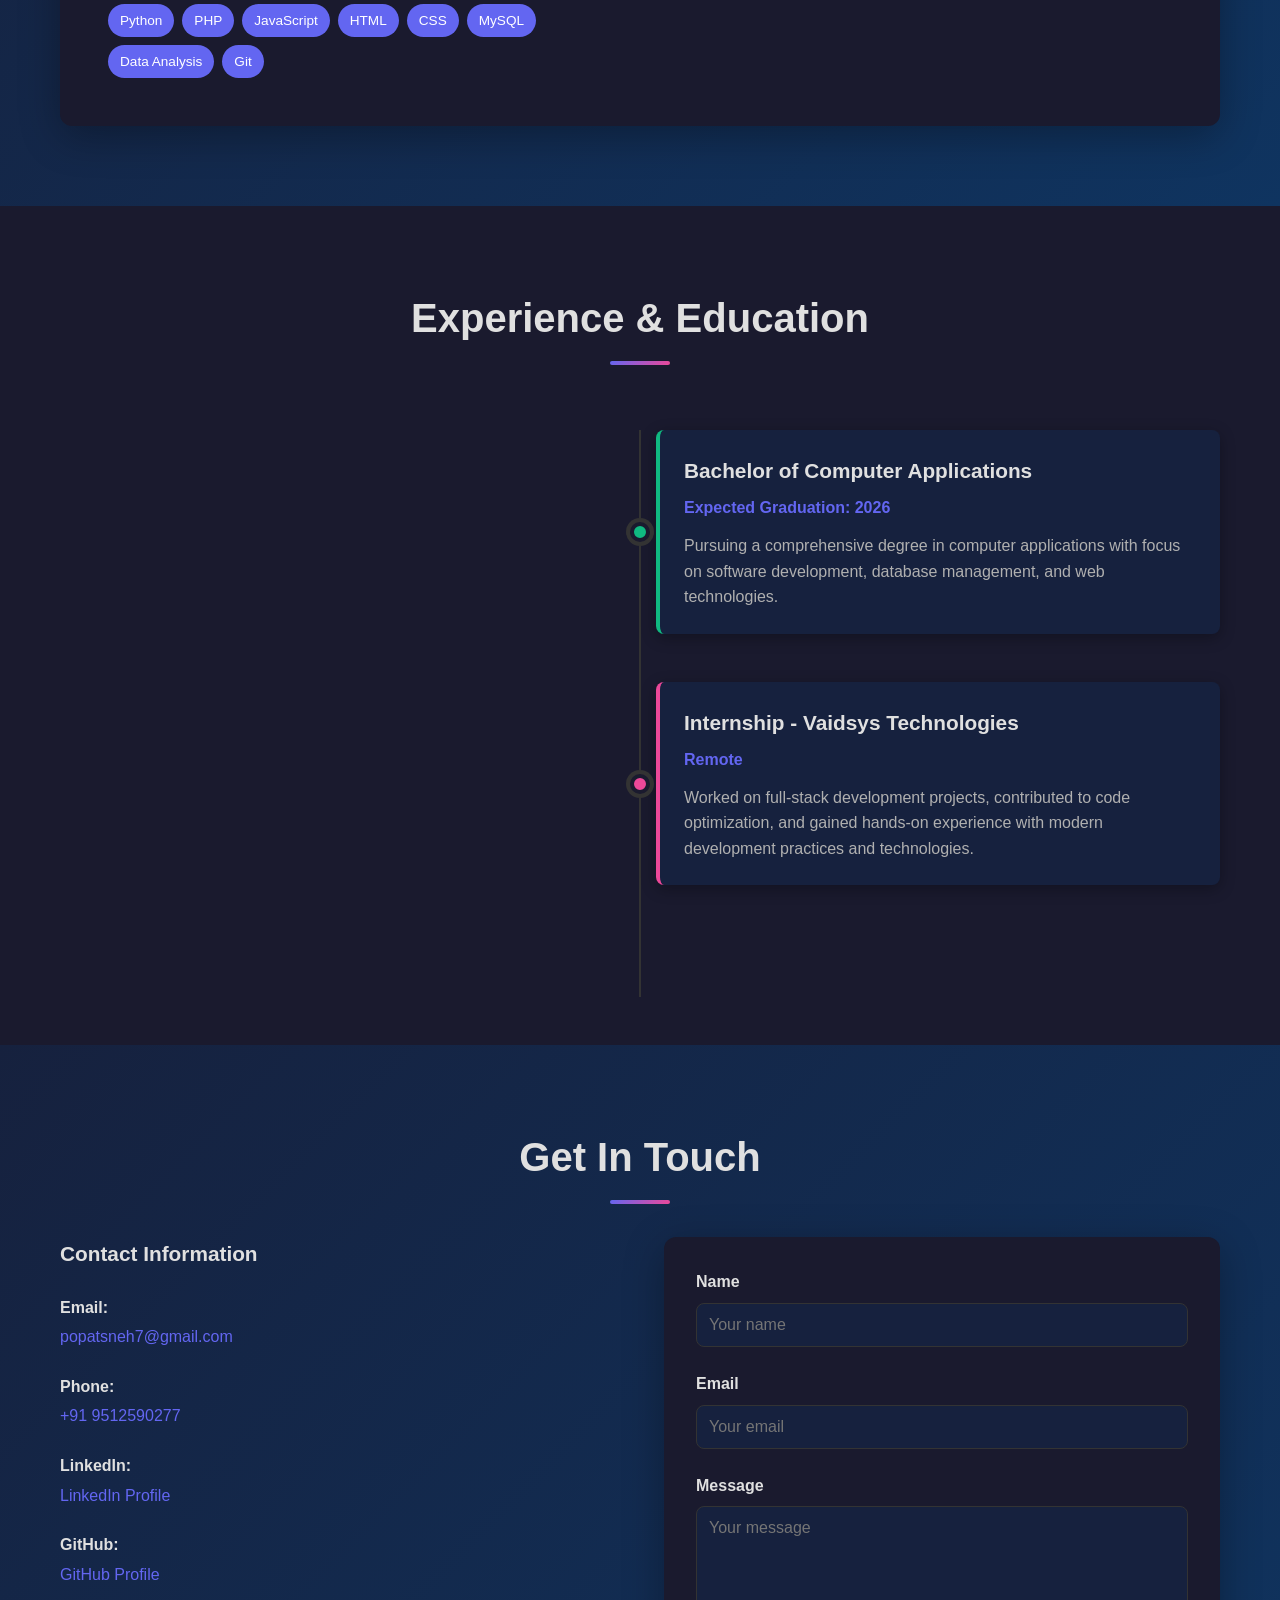
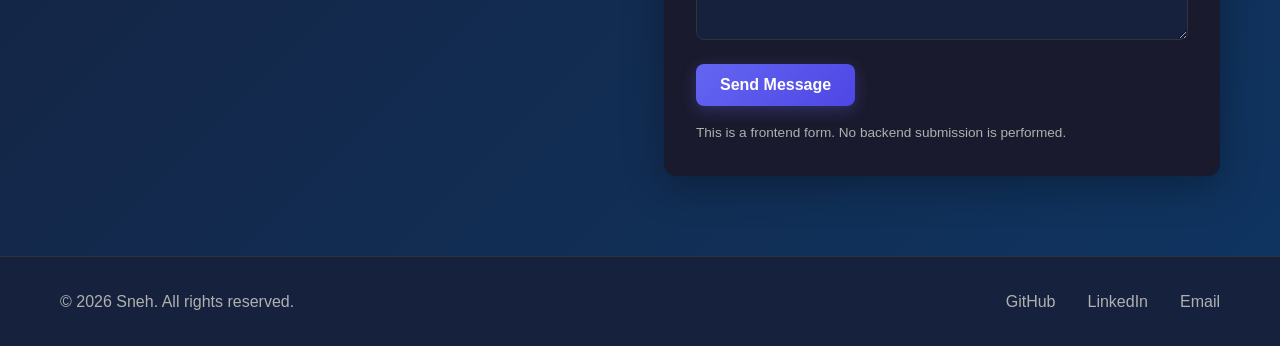
==== commit a4796cae: "Update portfolio with CipherLab project" ====
--- a/index.html
+++ b/index.html
@@ -308,7 +308,7 @@
                         <span class="tech-tag">NLP</span>
                         <span class="tech-tag">Machine Learning</span>
                     </div>
-                    <a href="https://github.com/sneh-0101" class="project-link" target="_blank">View on GitHub →</a>
+                    <a href="cipherlab.html">View on GitHub →</a>
                 </div>
 
                 <!-- Project 2 -->
@@ -358,6 +358,24 @@
                     </div>
                     <a href="https://github.com/sneh-0101" class="project-link" target="_blank">View on GitHub →</a>
                 </div>
+                 <div class="project-card">
+    <div class="project-header">
+        <h3>CipherLab – Combinatorics Security Studio</h3>
+    </div>
+    <p class="project-description">
+        An interactive cybersecurity web application demonstrating the mathematics behind password and PIN security. Features PIN combination calculation, password generation, entropy analysis, permutation and combination exploration, and interactive security challenges. Built using HTML, CSS and JavaScript.
+    </p>
+    <div class="tech-stack">
+        <span class="tech-tag">HTML5</span>
+        <span class="tech-tag">CSS3</span>
+        <span class="tech-tag">JavaScript</span>
+        <span class="tech-tag">Combinatorics</span>
+        <span class="tech-tag">Cybersecurity</span>
+    </div>
+    <a href="cipherlab.html" class="project-link" target="_blank">
+        Live Demo →
+    </a>
+</div>
             </div>
         </div>
     </section>
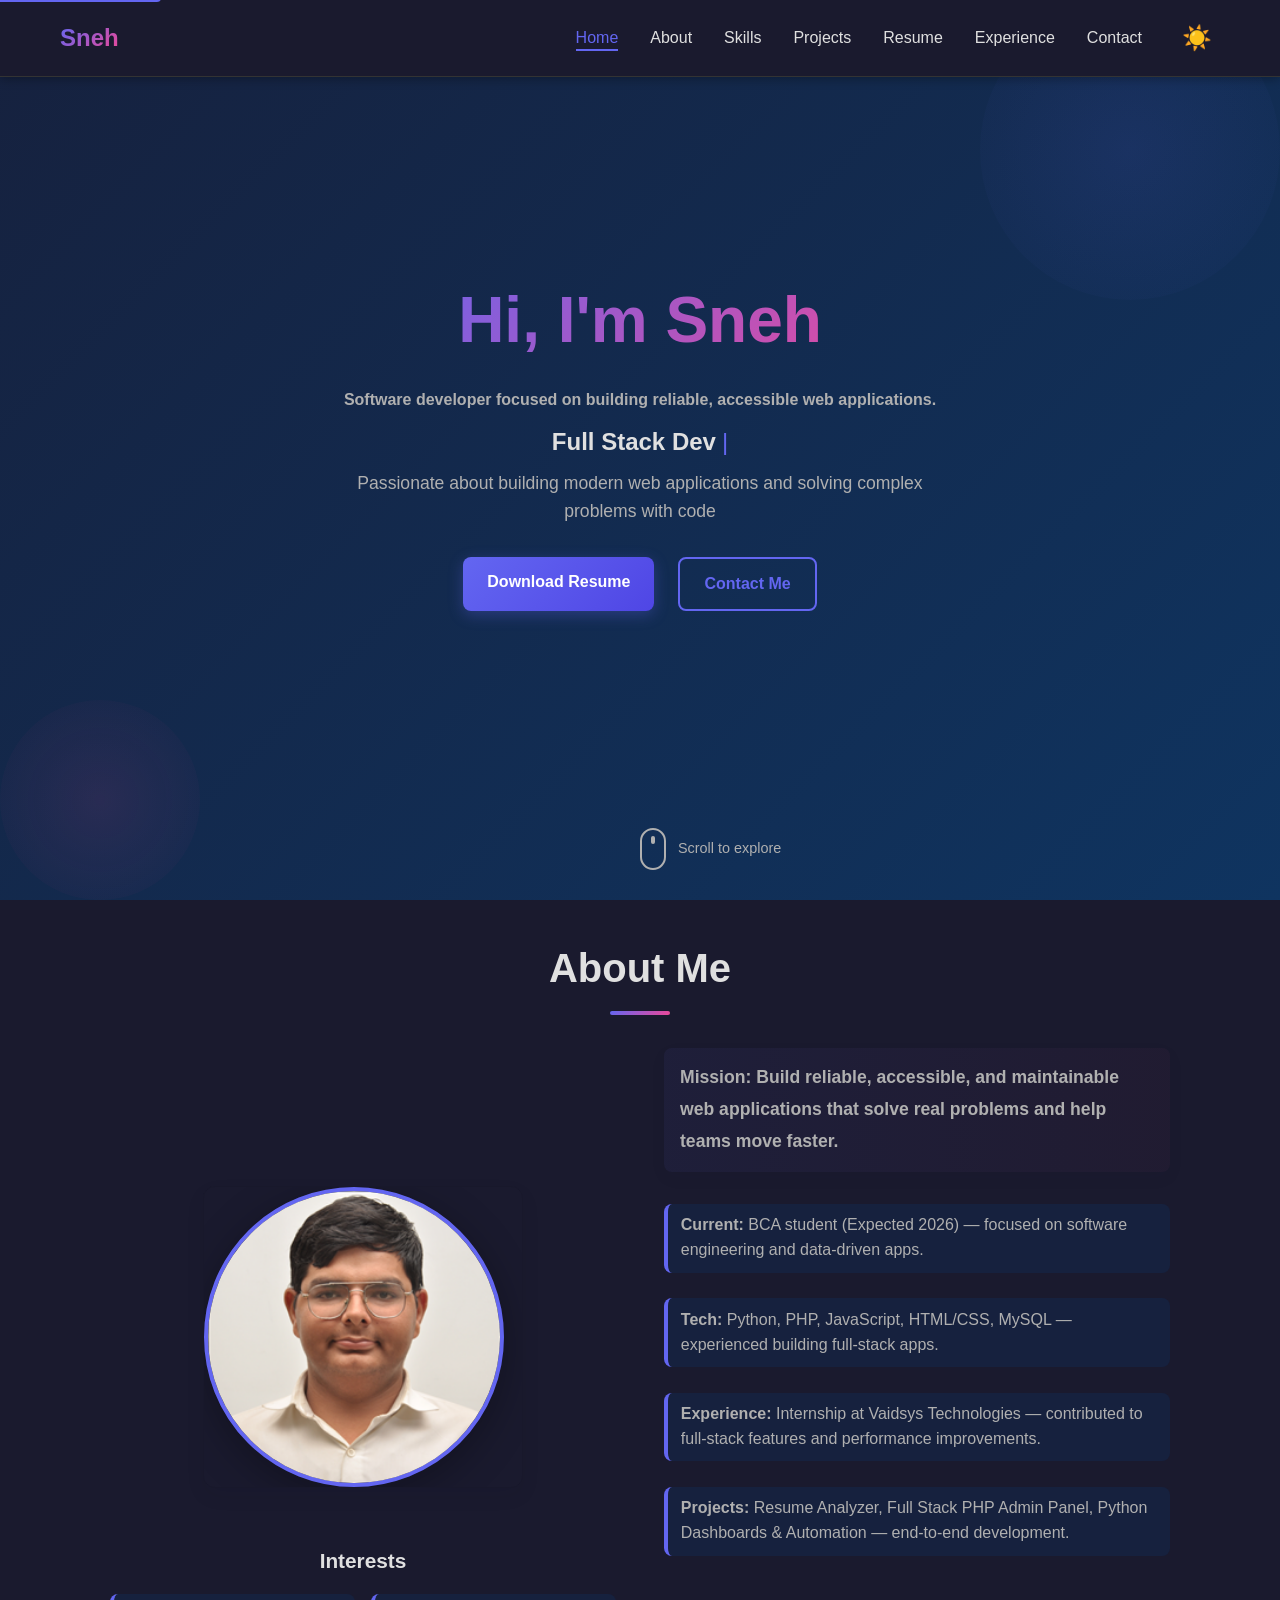
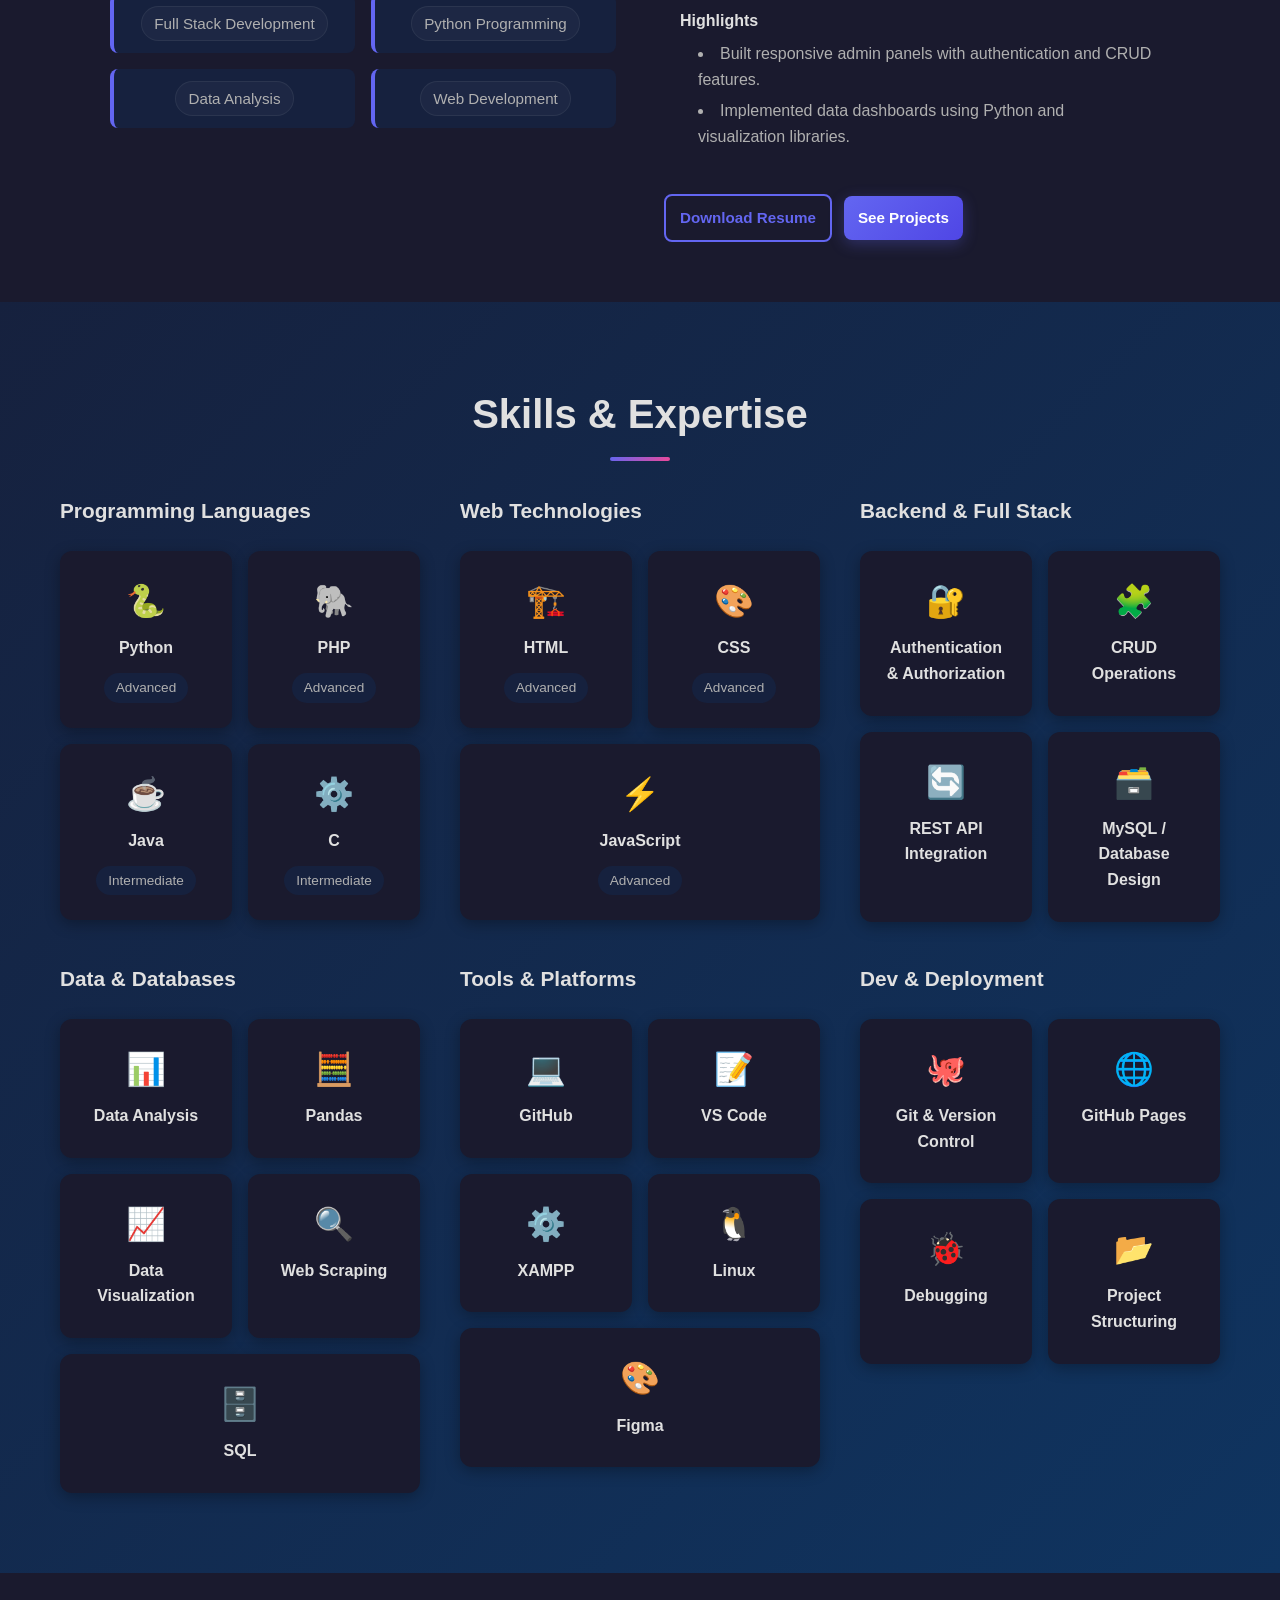
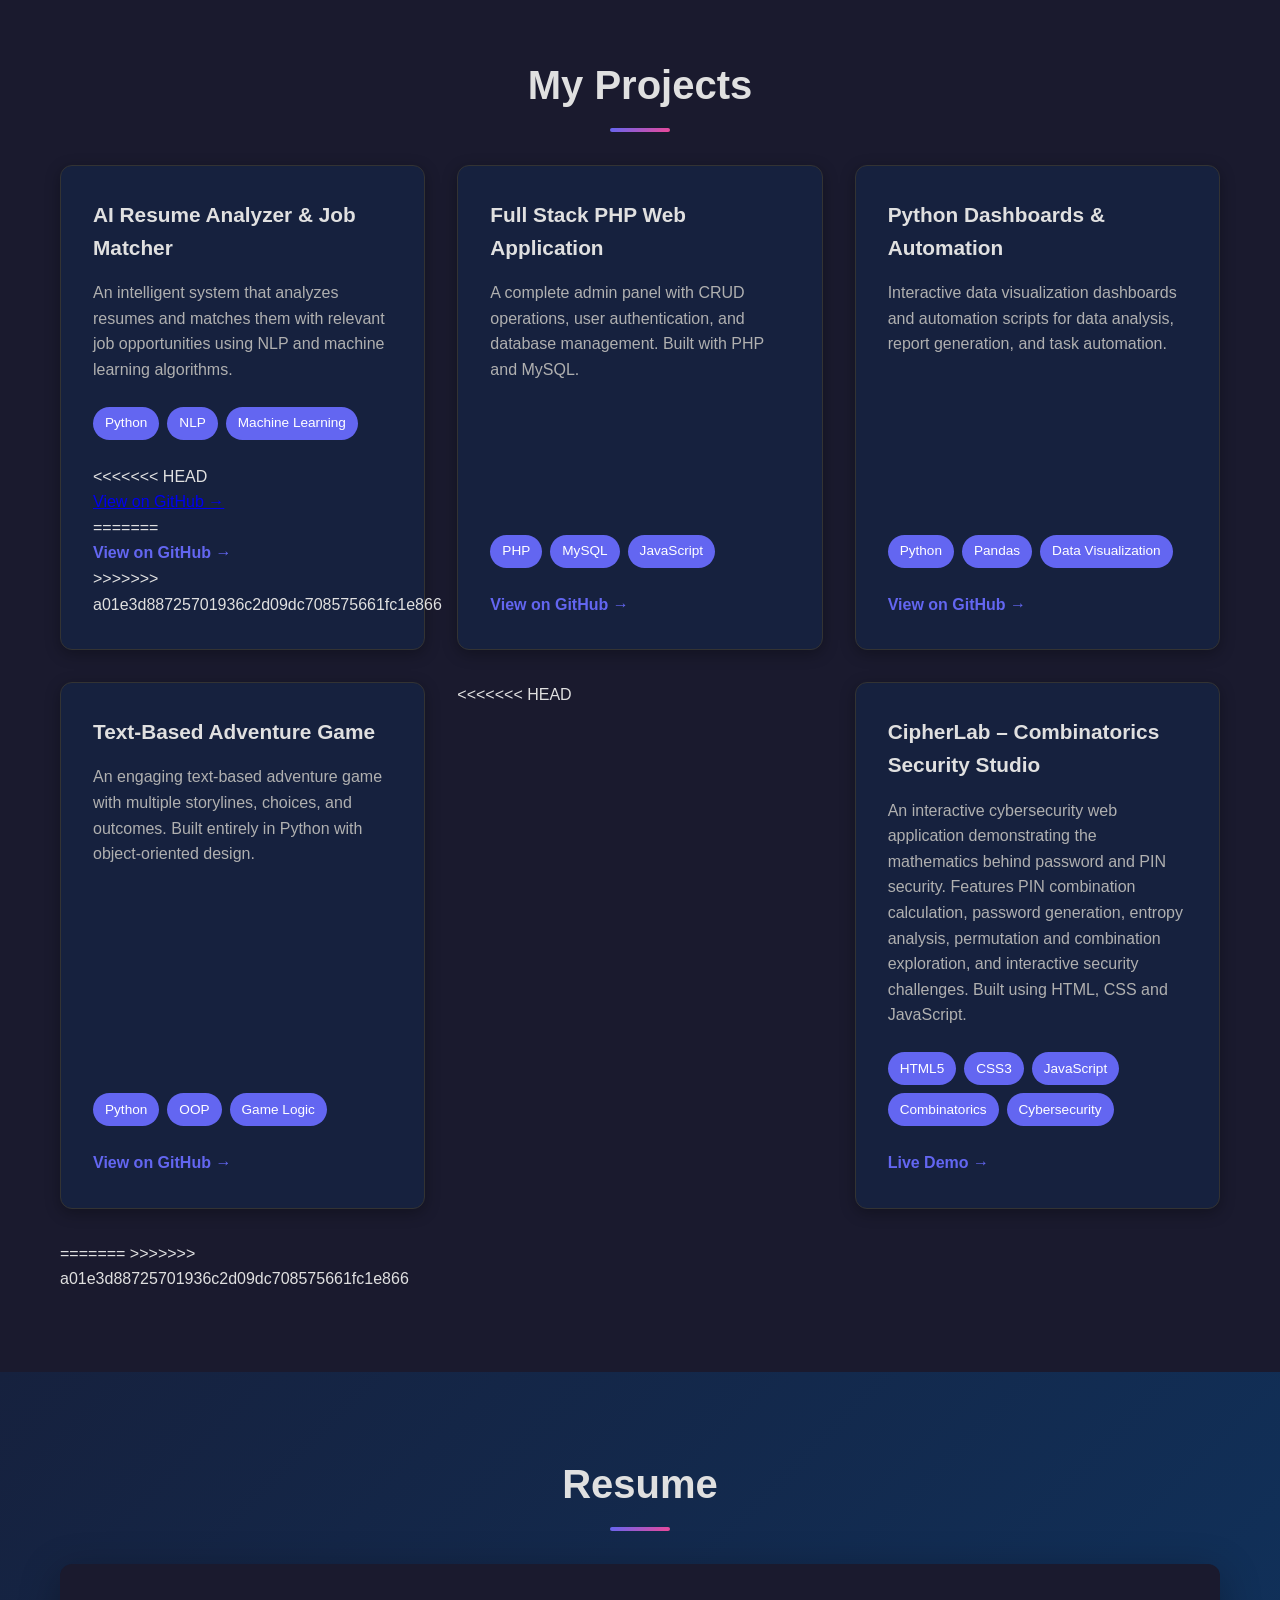
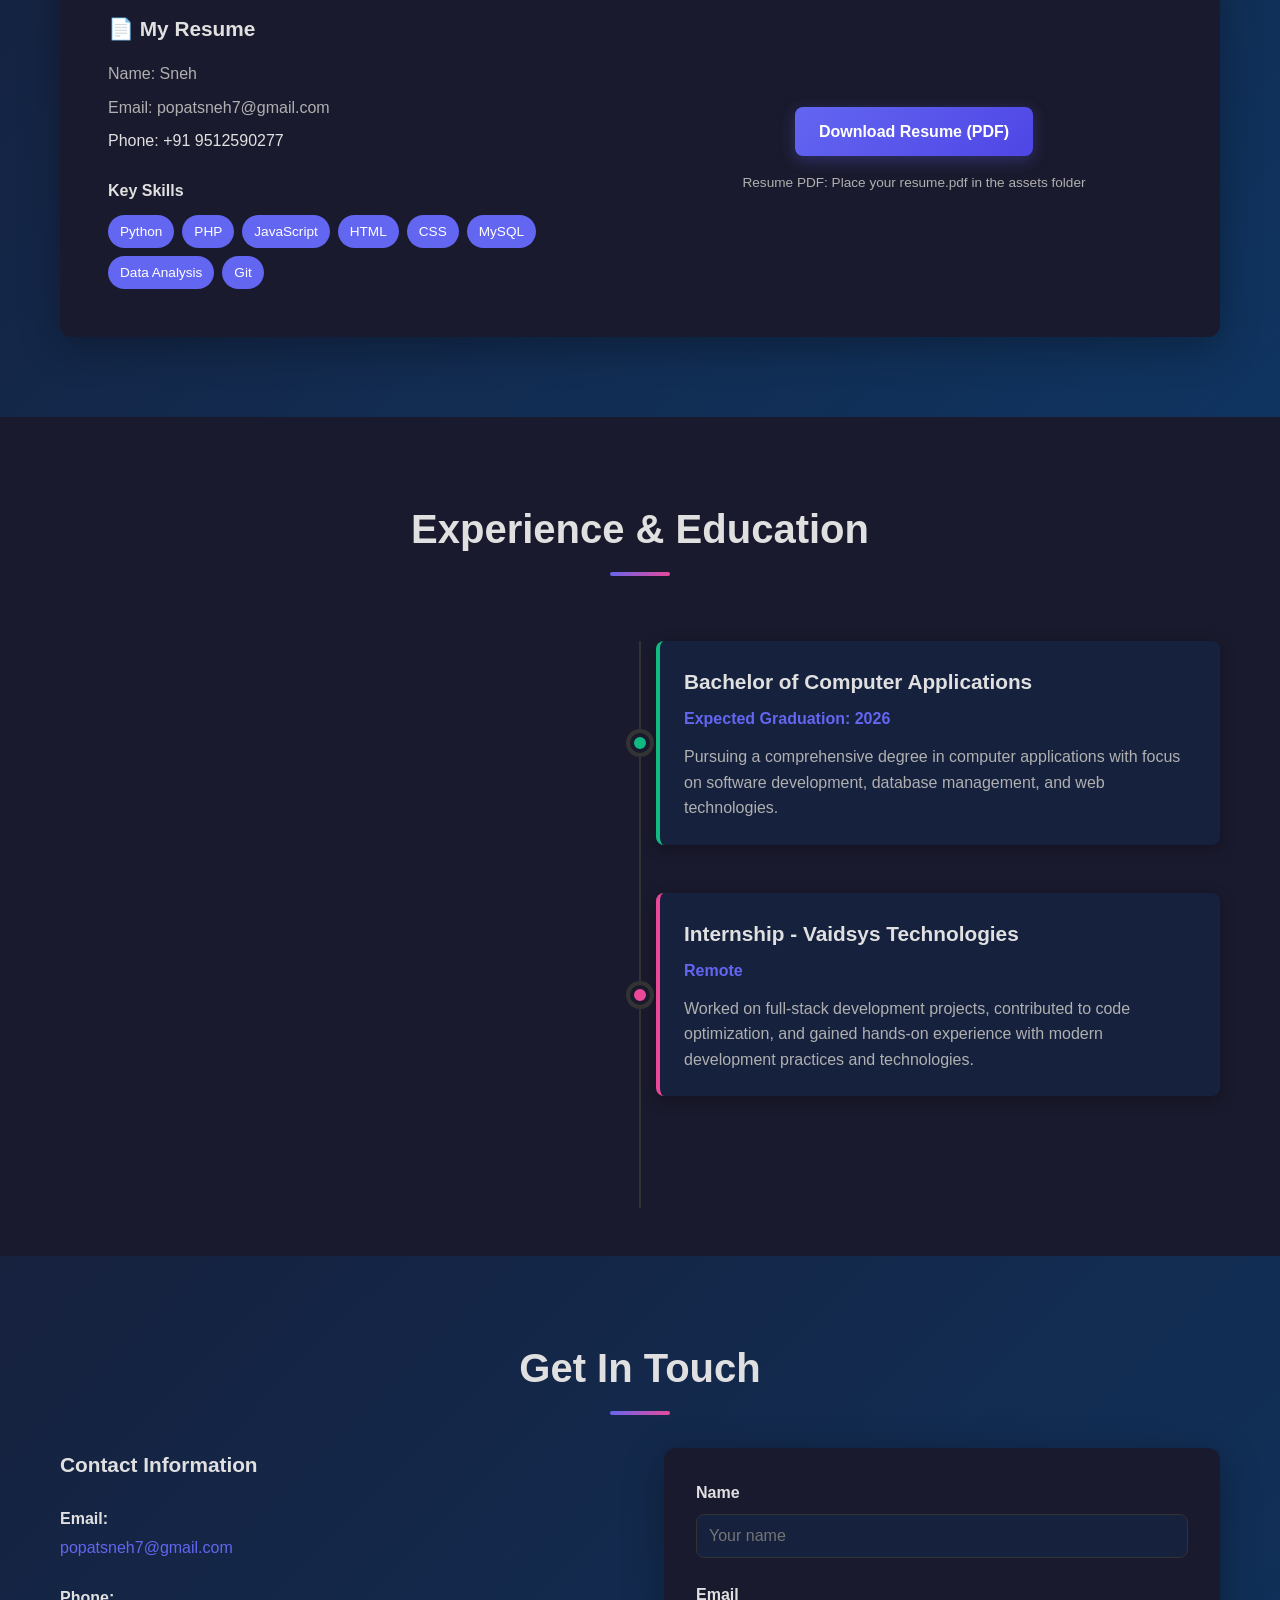
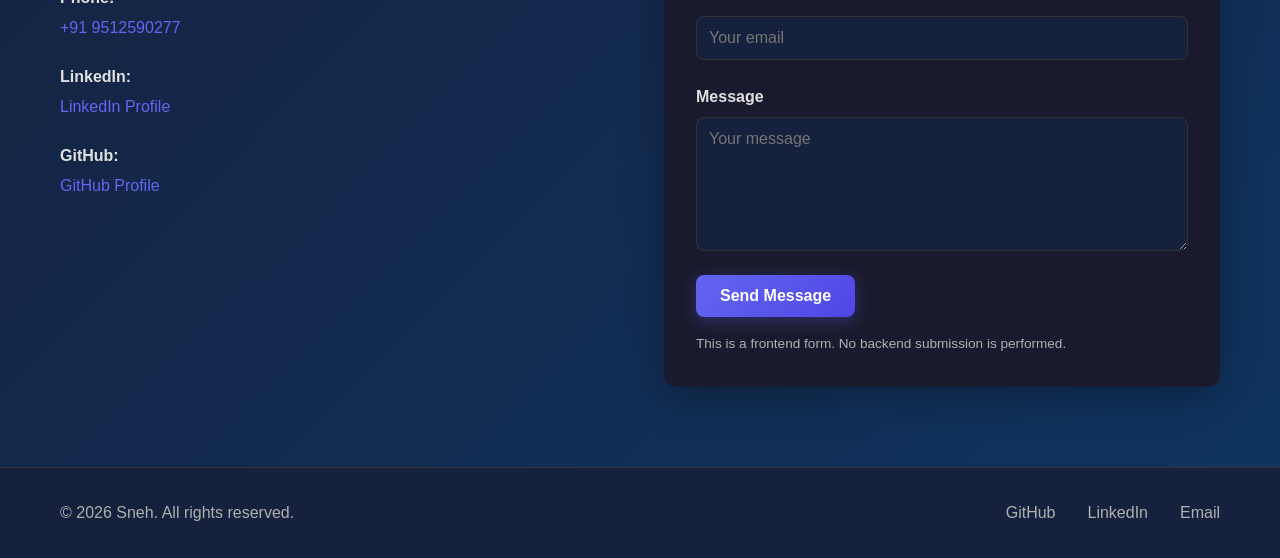
==== commit 6eb03479: "Resolve portfolio merge conflict" ====
--- a/index.html
+++ b/index.html
@@ -308,7 +308,11 @@
                         <span class="tech-tag">NLP</span>
                         <span class="tech-tag">Machine Learning</span>
                     </div>
+<<<<<<< HEAD
                     <a href="cipherlab.html">View on GitHub →</a>
+=======
+                    <a href="https://github.com/sneh-0101" class="project-link" target="_blank">View on GitHub →</a>
+>>>>>>> a01e3d88725701936c2d09dc708575661fc1e866
                 </div>
 
                 <!-- Project 2 -->
@@ -358,6 +362,7 @@
                     </div>
                     <a href="https://github.com/sneh-0101" class="project-link" target="_blank">View on GitHub →</a>
                 </div>
+<<<<<<< HEAD
                  <div class="project-card">
     <div class="project-header">
         <h3>CipherLab – Combinatorics Security Studio</h3>
@@ -376,6 +381,8 @@
         Live Demo →
     </a>
 </div>
+=======
+>>>>>>> a01e3d88725701936c2d09dc708575661fc1e866
             </div>
         </div>
     </section>
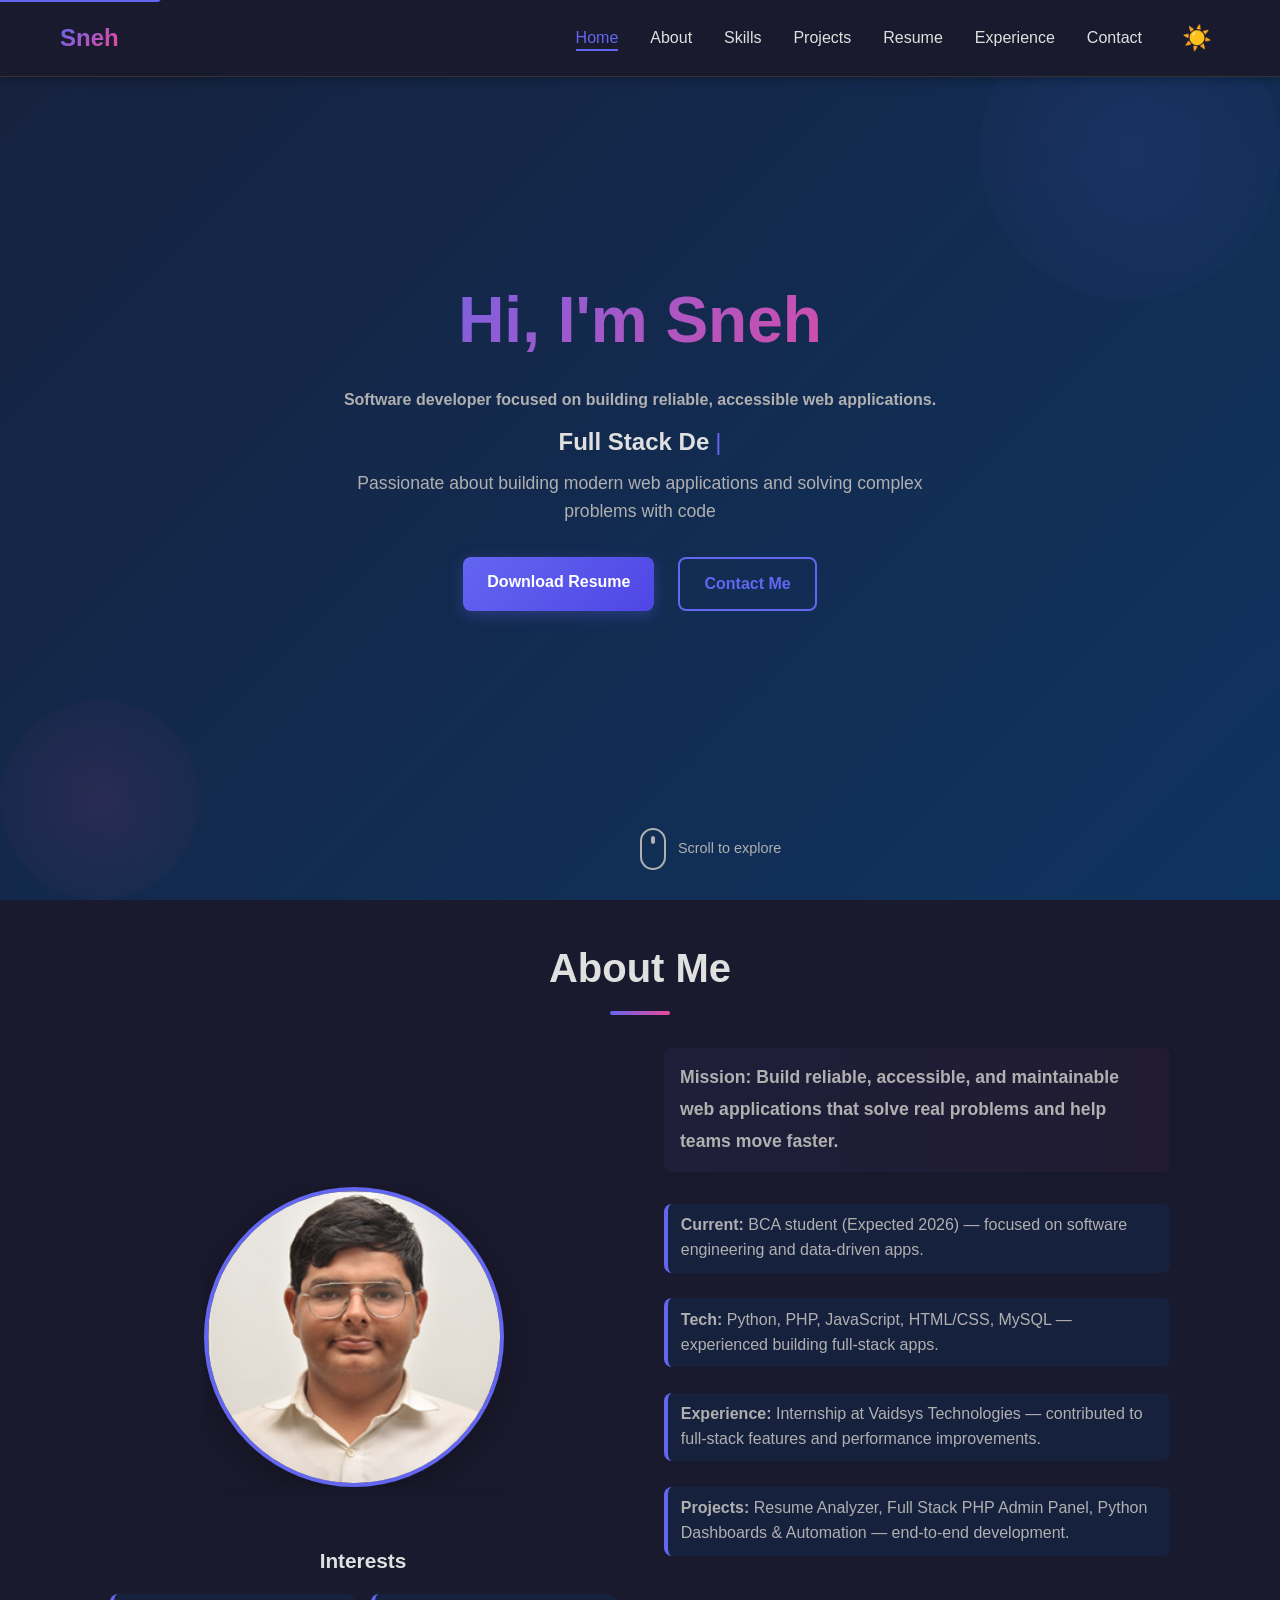
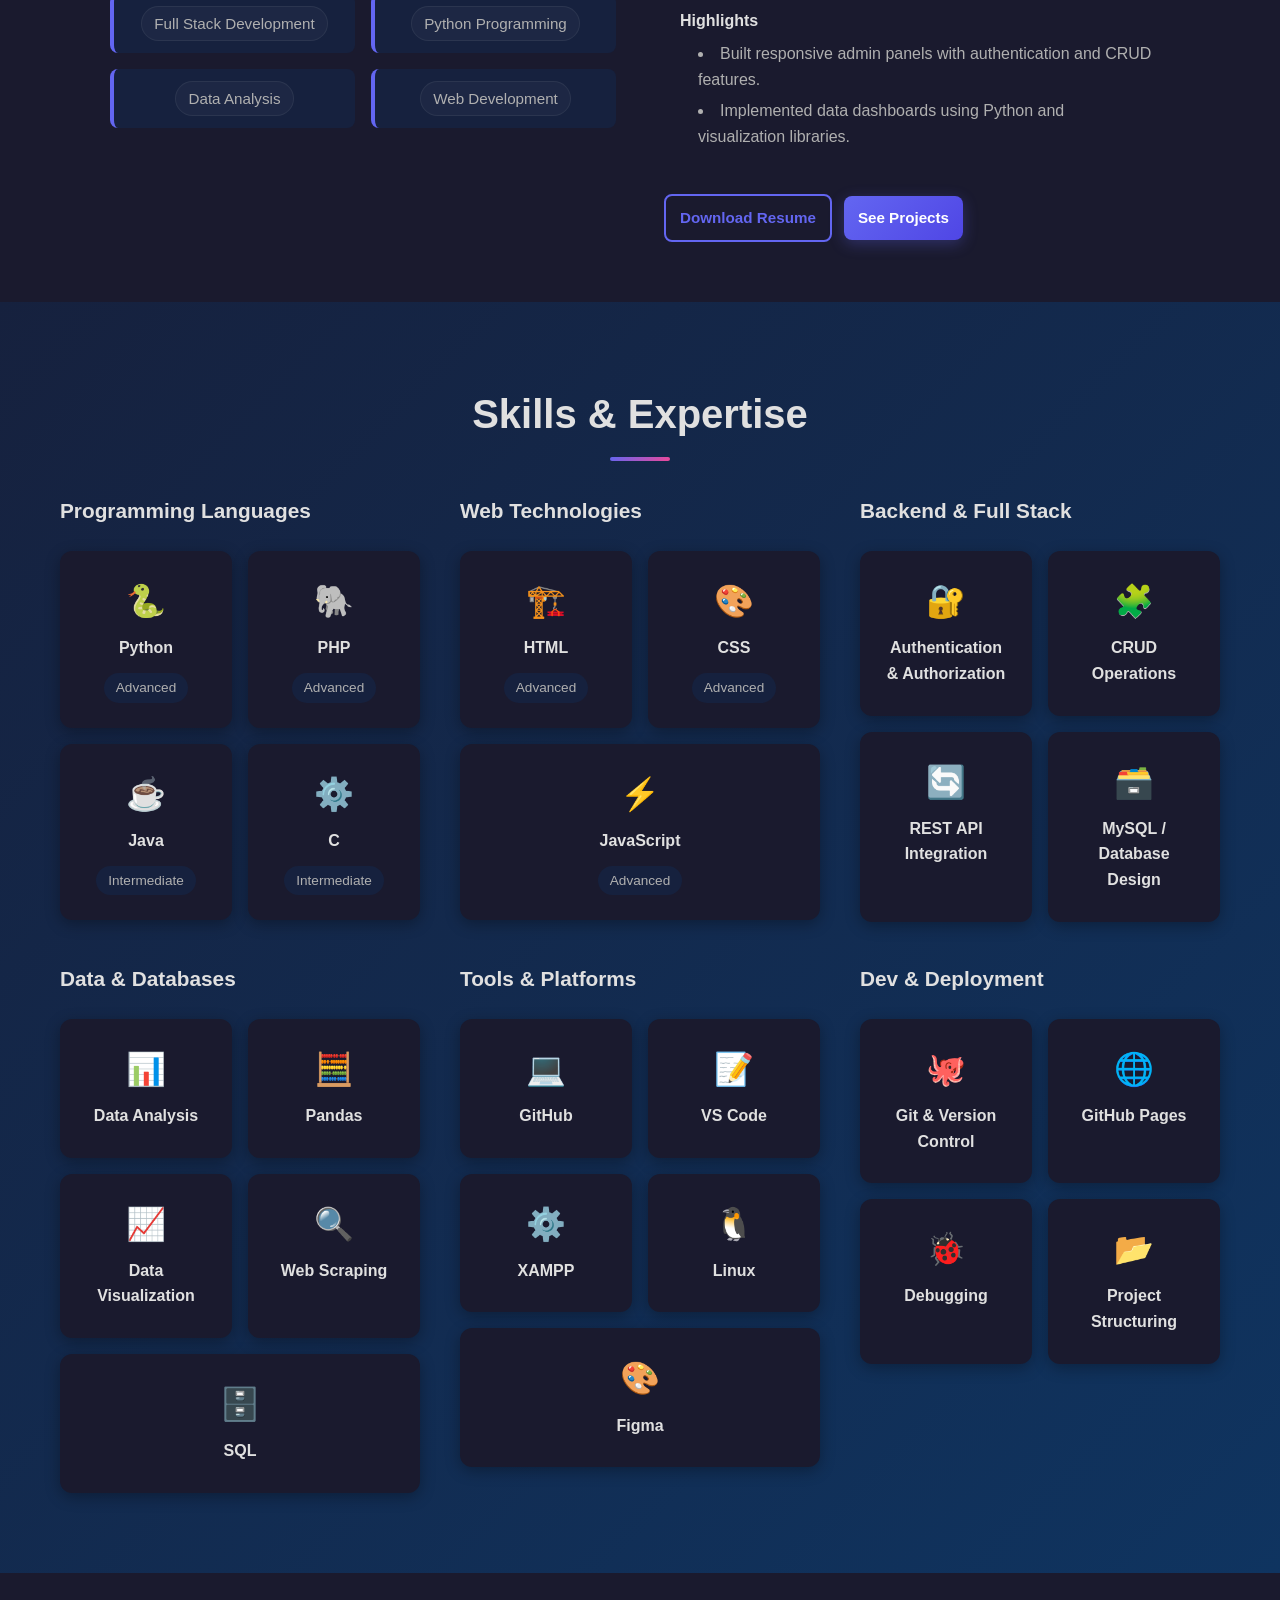
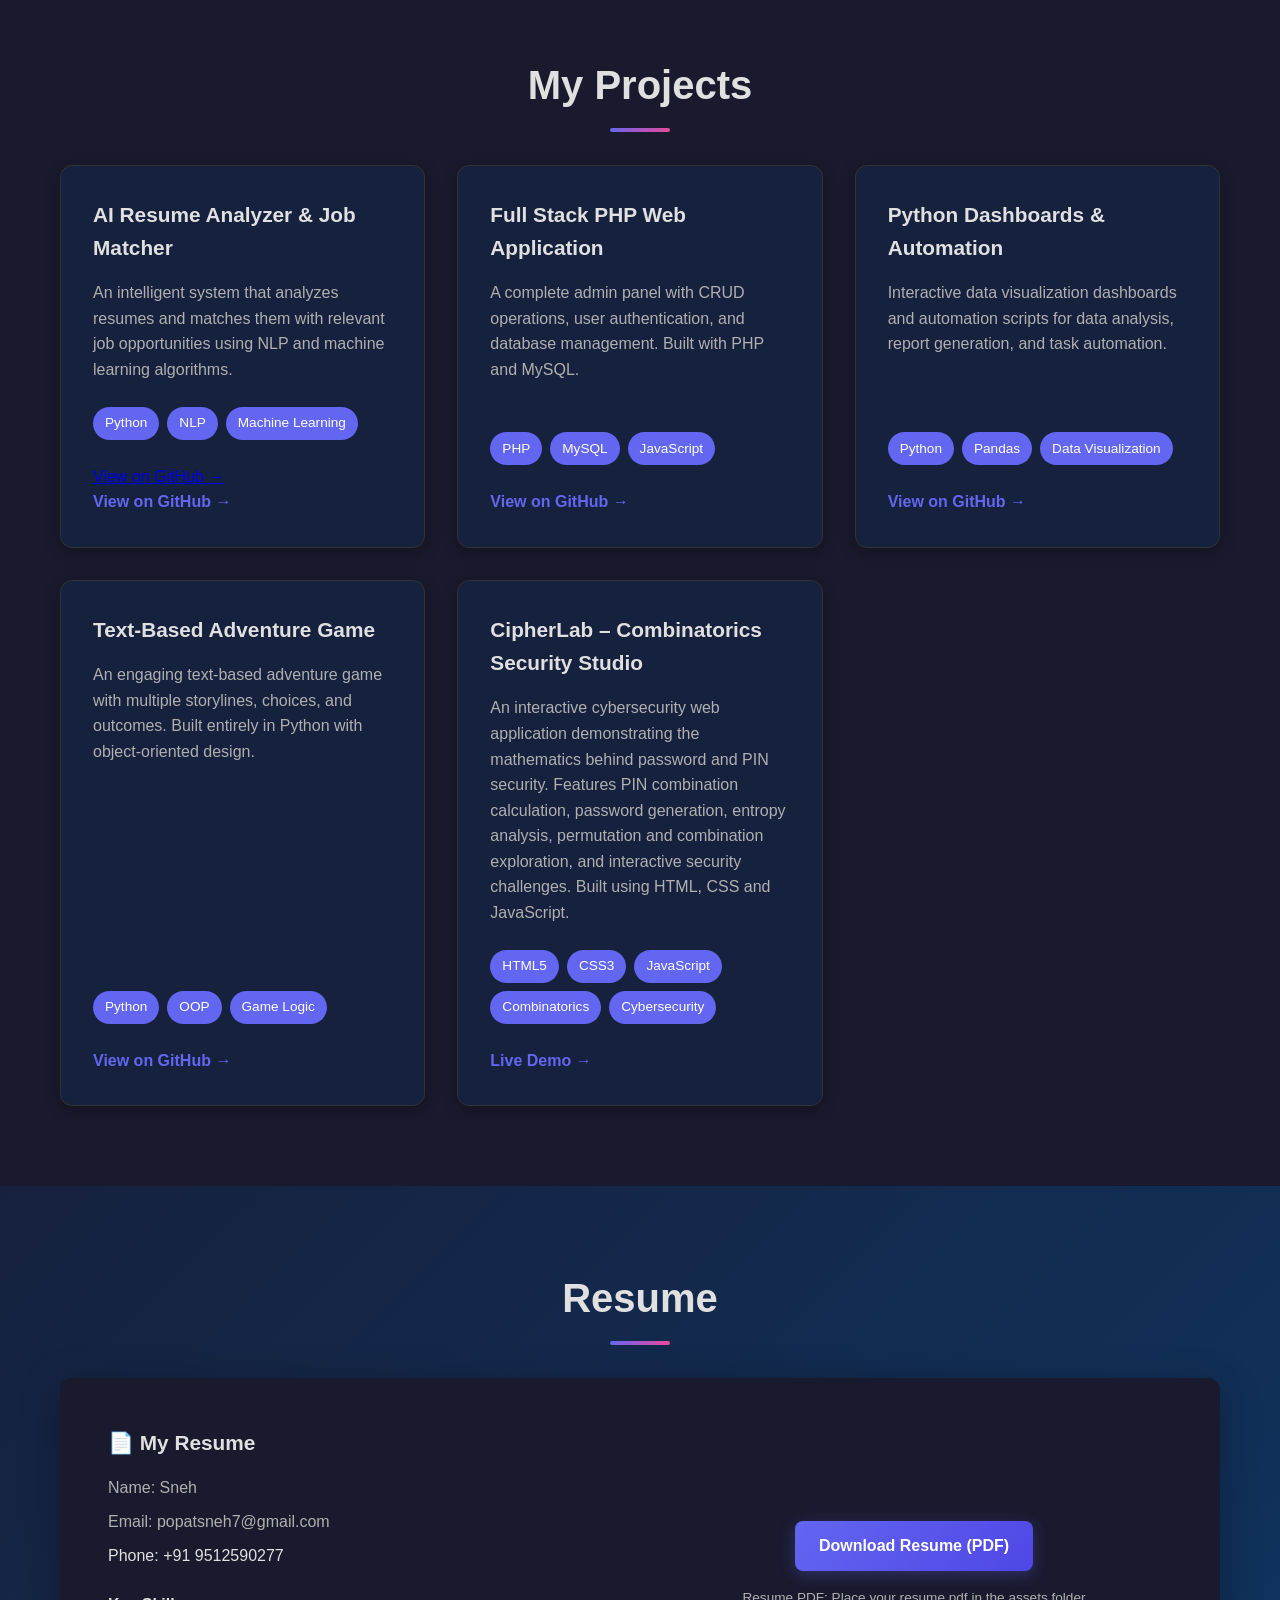
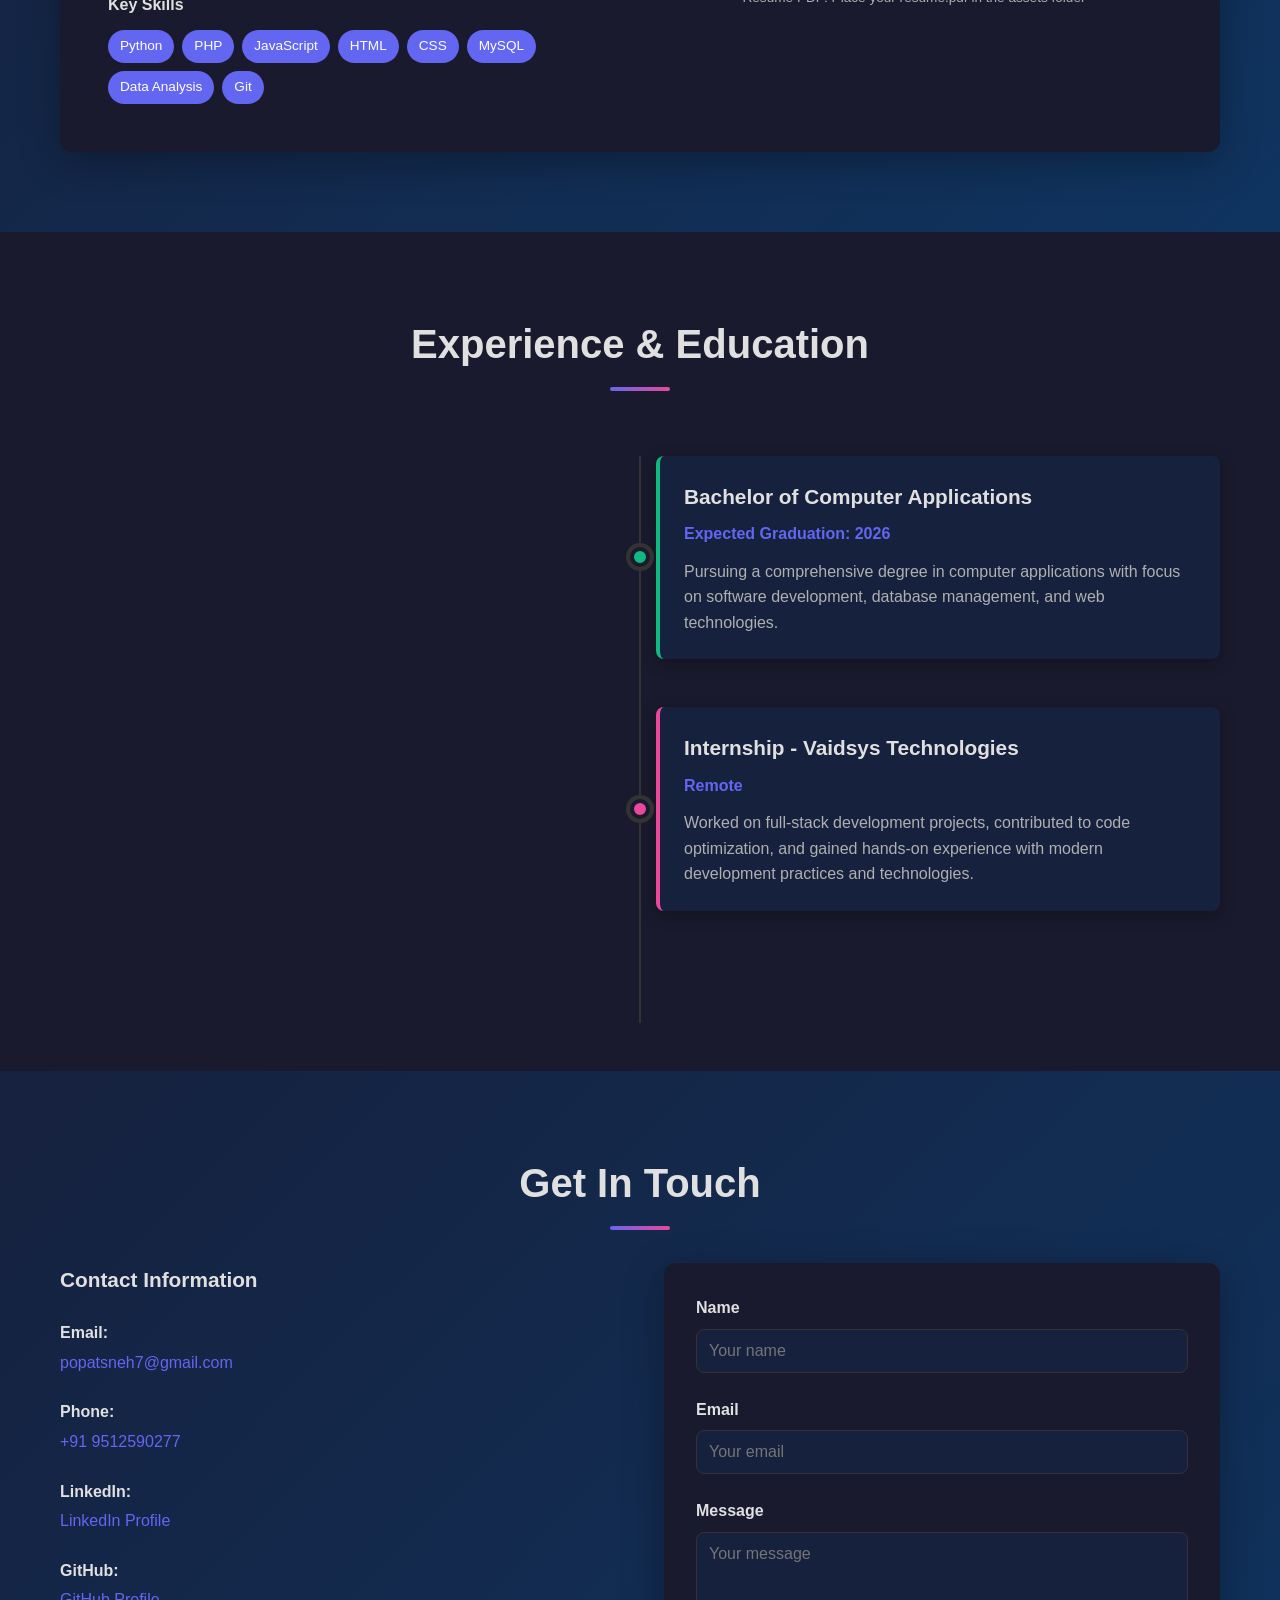
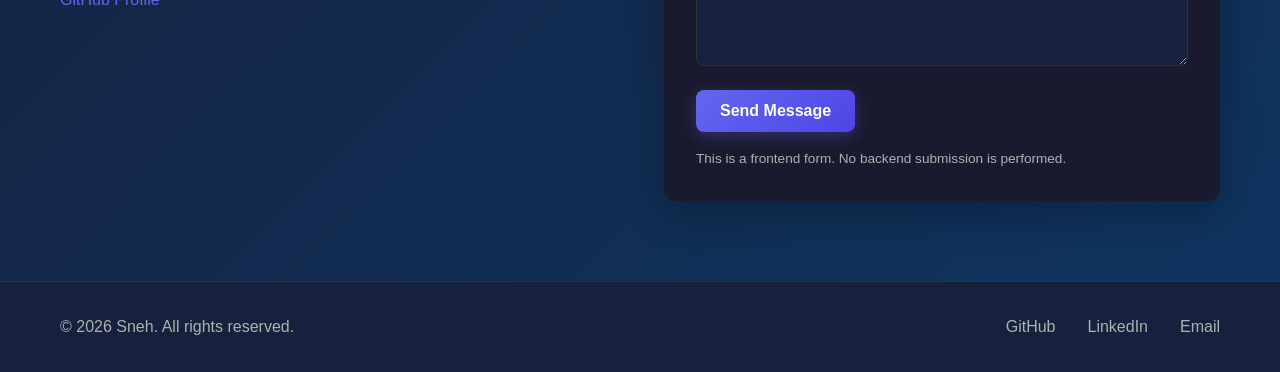
==== commit 9142f818: "Update portfolio index page" ====
--- a/index.html
+++ b/index.html
@@ -308,11 +308,10 @@
                         <span class="tech-tag">NLP</span>
                         <span class="tech-tag">Machine Learning</span>
                     </div>
-<<<<<<< HEAD
                     <a href="cipherlab.html">View on GitHub →</a>
-=======
+
                     <a href="https://github.com/sneh-0101" class="project-link" target="_blank">View on GitHub →</a>
->>>>>>> a01e3d88725701936c2d09dc708575661fc1e866
+
                 </div>
 
                 <!-- Project 2 -->
@@ -362,7 +361,7 @@
                     </div>
                     <a href="https://github.com/sneh-0101" class="project-link" target="_blank">View on GitHub →</a>
                 </div>
-<<<<<<< HEAD
+
                  <div class="project-card">
     <div class="project-header">
         <h3>CipherLab – Combinatorics Security Studio</h3>
@@ -381,8 +380,6 @@
         Live Demo →
     </a>
 </div>
-=======
->>>>>>> a01e3d88725701936c2d09dc708575661fc1e866
             </div>
         </div>
     </section>
